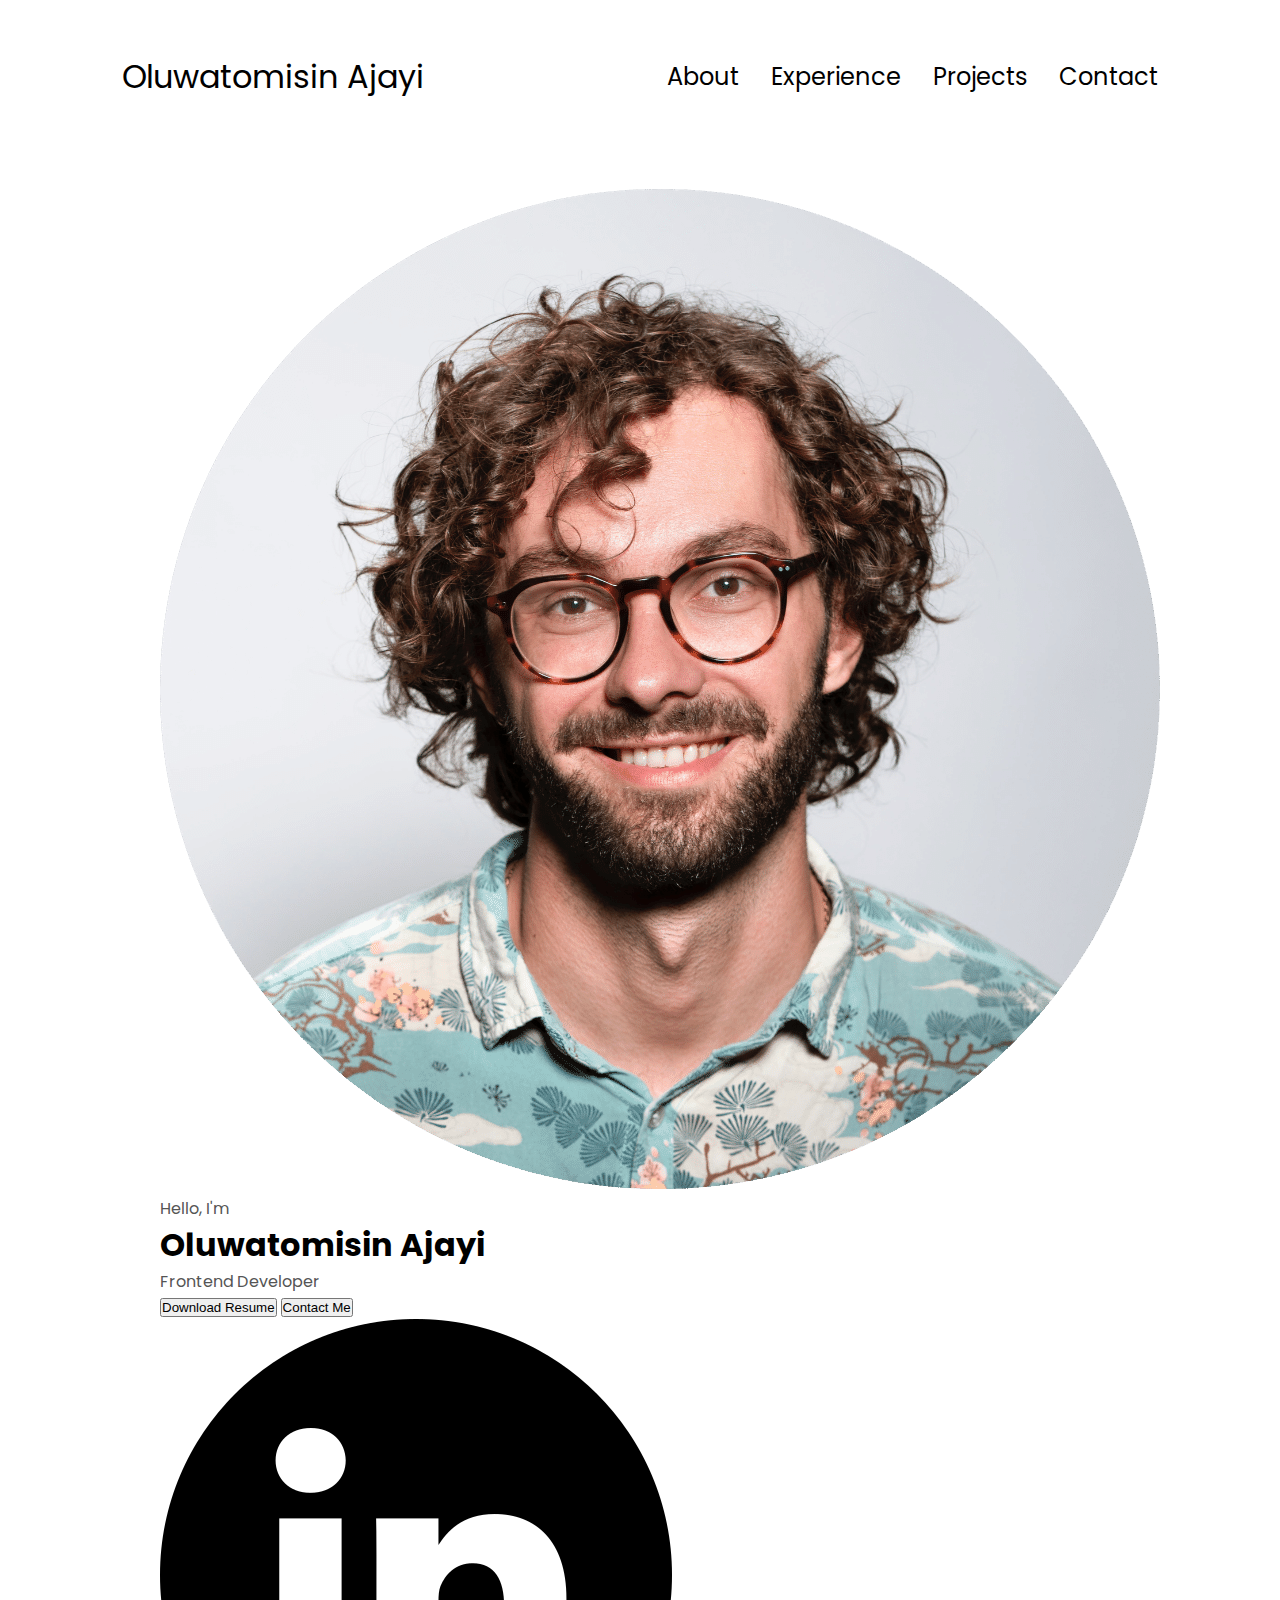
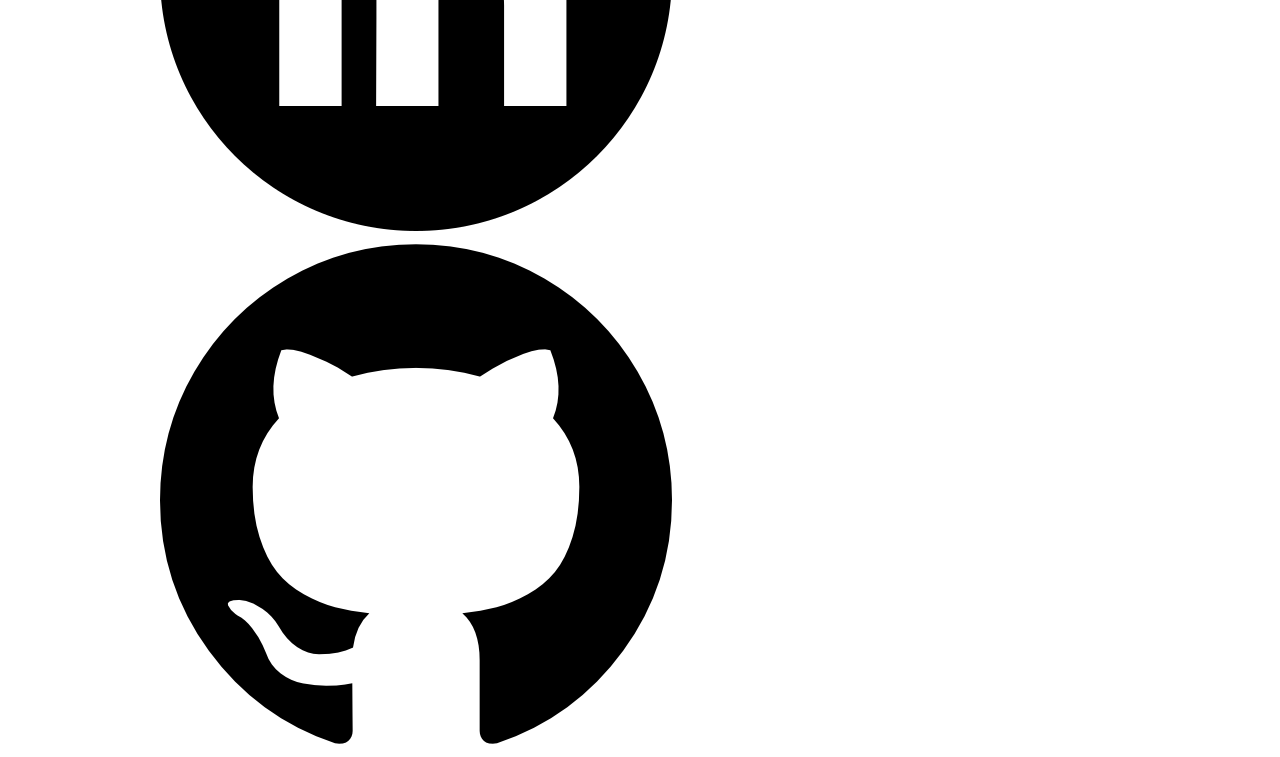
==== index.html @ e730b4d3 "new commit" ====
<!DOCTYPE html>
<html lang="en">
<head>
    <meta charset="UTF-8">
    <meta http-equiv="X-UA-Compatible" content="IE=edge">
    <meta name="viewport" content="width=device-width, initial-scale=1.0">
    <title>Oluwatomisin's portfolio</title>
    <link rel="stylesheet" href="style.css"/>
    <link rel="stylesheet" href="mediaqueries.css"/>
</head>
<body>
  <nav id="desktop-nav">
    <div class="logo"> Oluwatomisin Ajayi</div>
    <div>
      <ul class="nav-links">
        <li><a href="#about"> About</a></li>
        <li><a href="#experience"> Experience</a></li>
        <li><a href="#projects"> Projects</a></li>
        <li><a href="#contact"> Contact</a></li>
       
      </ul>
    </div>
  </nav>

  <nav id="hamburger-nav"> 
    <div class="logo"> Oluwatomisin Ajayi</div>
    <div class="hamburger-menu">
      <div class="hamburger-icon" onclick="toggleMenu()">
        <span></span>
        <span></span>
        <span></span>
      </div>
      <div class="menu-links">
        <li><a href="#about"  onclick="toggleMenu()"> About</a></li>
        <li><a href="#experience"  onclick="toggleMenu()"> Experience</a></li>
        <li><a href="#projects"  onclick="toggleMenu()"> Projects</a></li>
        <li><a href="#contact"  onclick="toggleMenu()"> Contact</a></li>
      </div>
    </div>
  </nav>
  <section id="profile">
    <div class="section__pic-container">
      <img src="./assets/profile-pic.png" alt="">
    </div>
    <div class="section__text">
      <p class="section__text__p1"> Hello, I'm </p>
      <h1 class="title">Oluwatomisin Ajayi</h1>
      <p class="section__text__p2">Frontend Developer</p>
      <div class="btn-container">
        <button class="btn btn-color-2" onclick="window.open('./assets/Oluwatomisin_Ajayi_Resume (2).pdf')">
          Download Resume
        </button>
        <button class="btn btn-color-1" onclick="location.href='#contact'">
          Contact Me
        </button>
      </div>
      <div id="socials-container">
        <img src="./assets/linkedin.png" alt="linkedin profile" 
        class="icon" 
        onclick="location.href='https://www.linkedin.com/in/ajayi-oluwatomisin/'"/>

        <img src="./assets/github.png" alt="github profile" 
        class="icon" 
        onclick="location.href='https://github.com/TomiisinA'"/>
      </div>

    </div>

  </section>

  <script src="script.js"></script>
</body>
</html>
---- style.css ----
/* general style */


  @import url('https://fonts.googleapis.com/css2?family=Poppins:wght@300;400;500;600&display=swap');

*{
  margin : 0;
  padding:0;
}
body{
  font-family: 'Poppins', sans-serif;
}

html{
  scroll-behavior:smooth ;
}

p{
  color: rgb(85, 85, 85);
}

/* transition */
a, .btn {
  transition: all 300ms ease;
}
 /* navigation */
 nav, .nav-links {
  display: flex;
 }

 nav{
  justify-content: space-around;
  align-items: center;
  height: 17vh;
 }

 .nav-links{
  gap:2rem;
  list-style: none;
  font-size: 1.5rem;
 }

 a{
  color: black;
  text-decoration: none;
  text-decoration-color: white;
 }

 a:hover{
  color: grey;
  text-decoration: underline;
  text-underline-offset: 1rem;
 }

 .logo{
  font-size: 2rem;
 }

 .logo:hover{
  cursor: default;
 }

 /* hamburger menu */
 #hamburger-nav{
  display: none;
 }

 .hamburger-menu{
  position: relative;
  display: inline-block;
  
 }

 .hamburger-icon{
  display: flex;
  flex-direction: column;
  justify-content: space-between;
  height: 24px;
  width: 30px;
  cursor: pointer;
 }

 .hamburger-icon span{ 
  width: 100%;
  height: 2px;
  background-color: black;
  transition: all 0.3 ease-in-out;

 }

 .menu-links {
  position:absolute;
  top: 100%;
  right: 0;
  background-color: white;
  width: fit-content;
  max-height: 0;
  overflow: hidden;
  transition: all 0.3 ease-in-out;
 }

 .menu-links a {
  display: block;
  padding:10px;
  text-align: center;
  font-size: 1.5rem;
  color:black;
  text-decoration: none;
  transition:all 0.3 ease-in-out;
 }

 .menu-links li {
  list-style: none;
 }
 .menu-links.open {
  max-height:300px;
 }

 .hamburger-icon.open span:first-child {
  transform: rotate(45deg) translate(10px, 5px);
  
 }

 .hamburger-icon.open span:nth-child(2) {
 opacity: 0;
 }

 .hamburger-icon.open span:last-child {
  transform: rotate(-45deg) translate(10px, -5px);
  
 }

 .hamburger-icon span {
  transform: none;
 }

 .hamburger-icon span {
  opacity: 1;
 }

 .hamburger-icon span {
  transform: none;
 }

 section{
  padding-top: 4vh;
  height:96vh;
  margin:0 10rem;
  box-sizing: border-box;
  min-height: fit-content;
 }
---- mediaqueries.css ----
@media screen and (max-width: 1200px) {
    #desktop-nav{
        display:none;
    }
    #hamburger-nav{
        display:flex;
    }
}
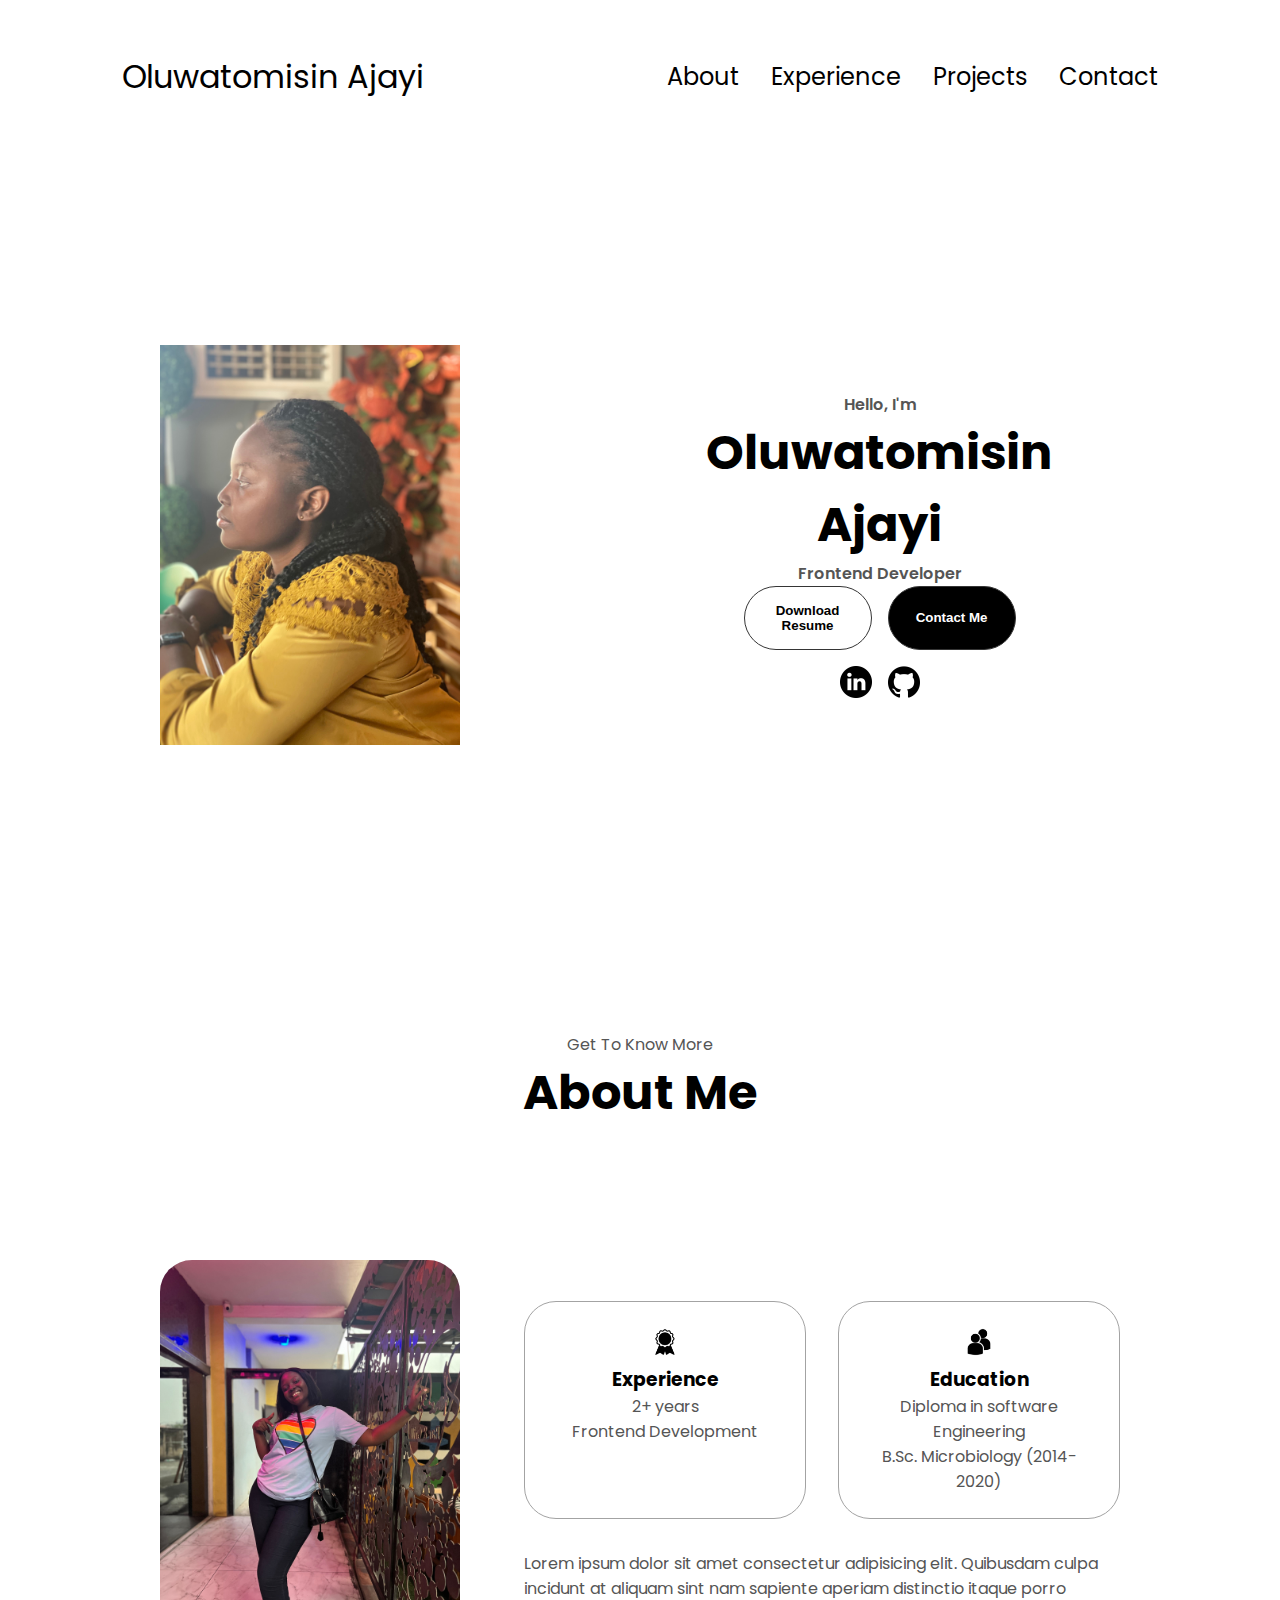
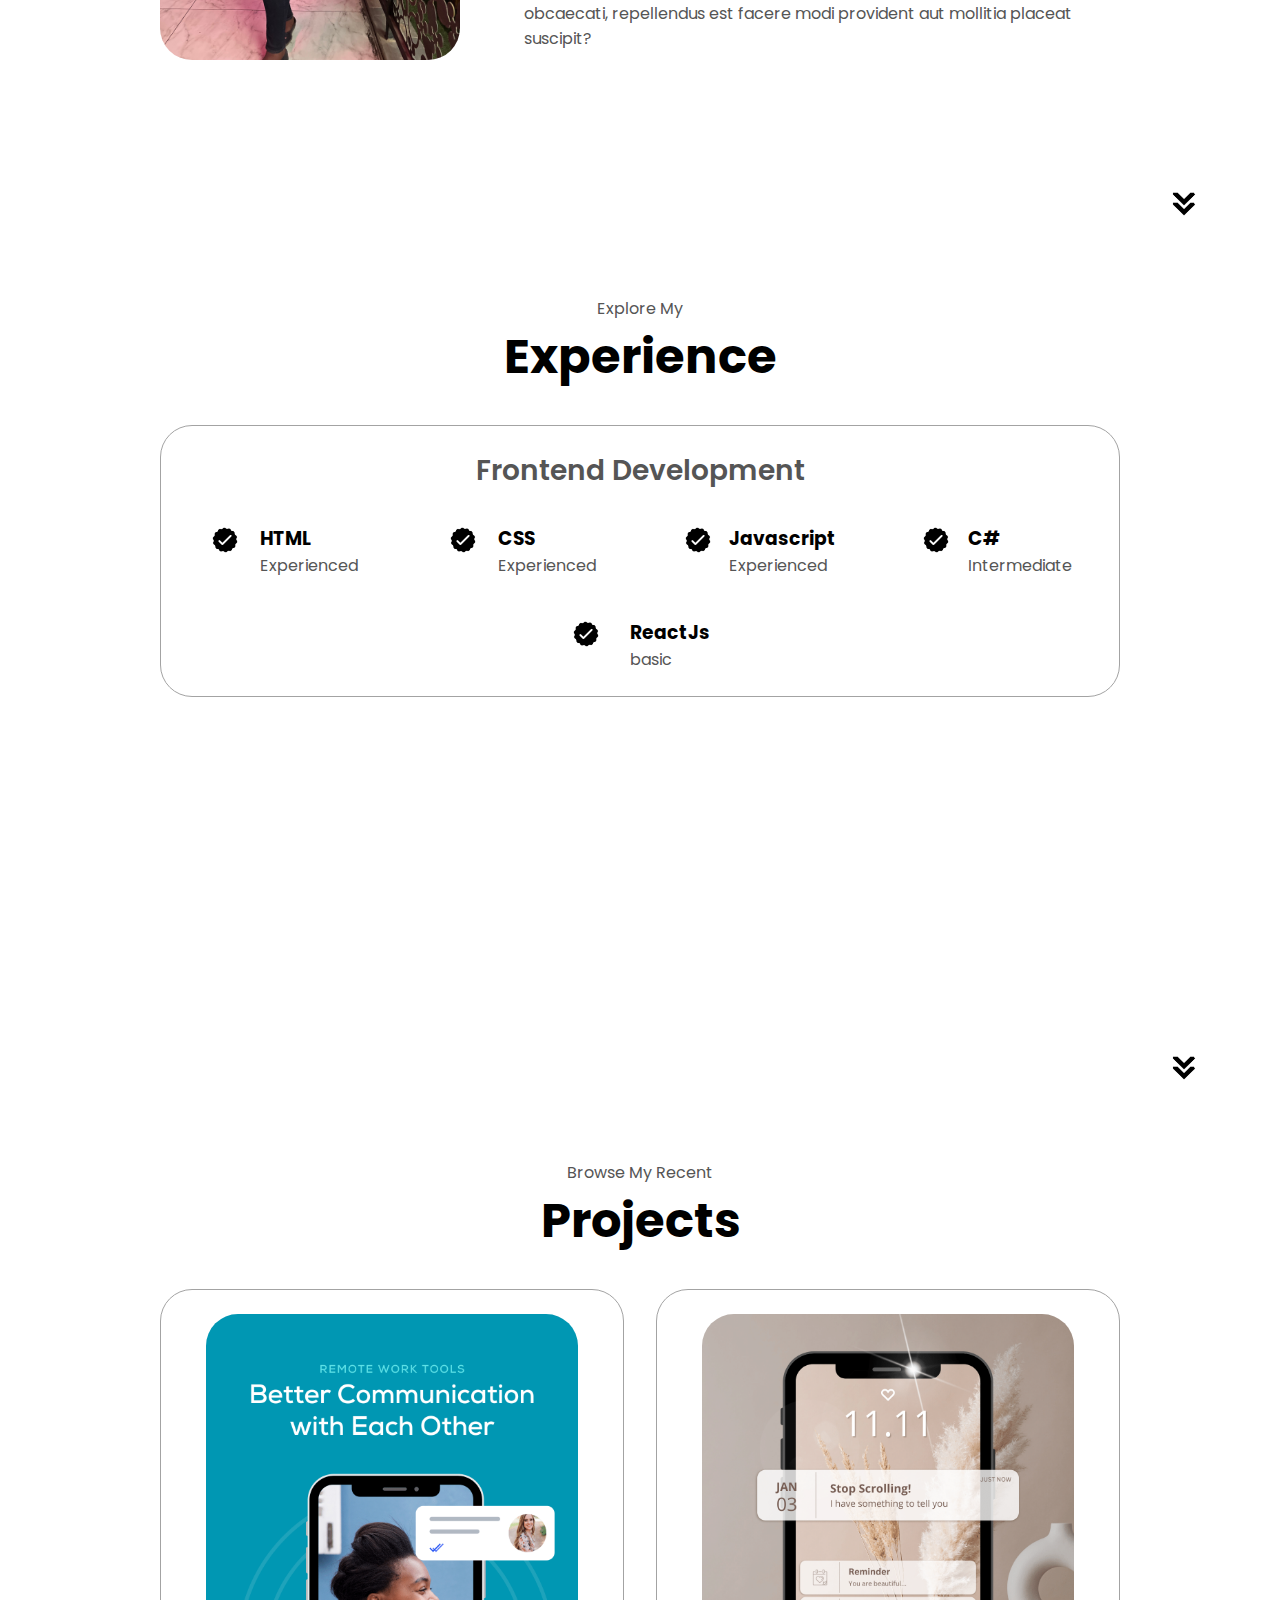
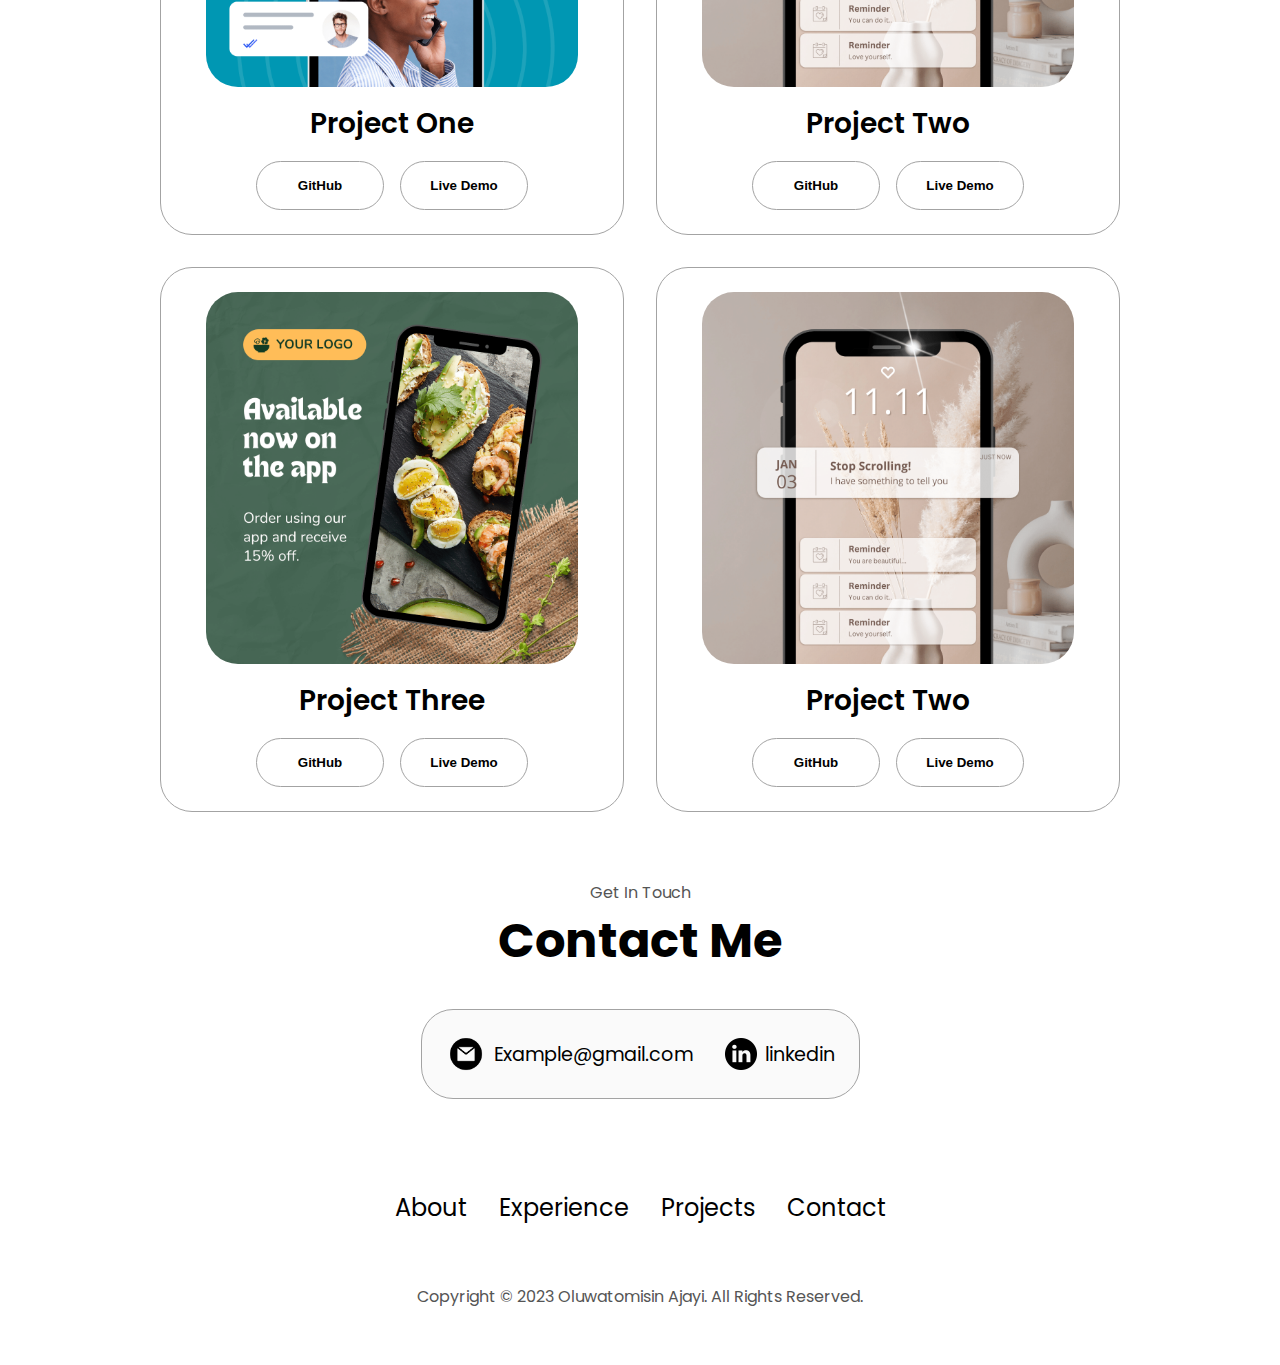
==== commit 177d5e88: "final touches" ====
--- a/index.html
+++ b/index.html
@@ -11,7 +11,7 @@
 <body>
   <nav id="desktop-nav">
     <div class="logo"> Oluwatomisin Ajayi</div>
-    <div>
+    <div class="nav-links-container">
       <ul class="nav-links">
         <li><a href="#about"> About</a></li>
         <li><a href="#experience"> Experience</a></li>
@@ -40,7 +40,7 @@
   </nav>
   <section id="profile">
     <div class="section__pic-container">
-      <img src="./assets/profile-pic.png" alt="">
+      <img src="./assets/1d947e55-be2b-47f6-bd3b-6462b6aecd5d.jpg" alt="">
     </div>
     <div class="section__text">
       <p class="section__text__p1"> Hello, I'm </p>
@@ -67,7 +67,242 @@
     </div>
 
   </section>
-
+<section id="about">
+  <p class="section__text__p1">Get To Know More</p>
+  <h1 class="title"> About Me</h1>
+  <div class="section-container">
+    <div class="section__pic-container">
+      <img 
+      src="./assets/2da02098-7133-406e-ad7f-217d96643ce5.jpg"
+       alt="profile picture"
+        class="about-pic">
+    </div>
+    <div class="about-details-container">
+      <div class="about-containers">
+        <div class="details-container">
+          <img src="./assets/experience.png"
+          alt="experience icon"
+          class="icon">
+          <h3>Experience</h3>
+          <p>2+ years <br> Frontend Development</p>
+        </div>
+        <div class="details-container">
+          <img src="./assets/education.png"
+          alt="education icon"
+          class="icon">
+          <h3>Education</h3>
+          <p>Diploma in software Engineering  <br>
+             B.Sc. Microbiology (2014-2020)</p>
+        </div>
+      </div>
+      <div class="text-container">
+        <p>
+          Lorem ipsum dolor sit amet consectetur adipisicing elit.
+           Quibusdam culpa incidunt at aliquam sint nam sapiente 
+           aperiam distinctio itaque porro obcaecati, repellendus est facere modi provident aut mollitia placeat suscipit?
+        </p>
+
+      </div>
+    </div>
+  </div>
+  <img 
+   src="./assets/arrow.png"
+   class="icon arrow"
+   onclick="location.href='./#experience'"/>
+</section>
+<section id="experience">
+<p class="section__text__p1">Explore My</p>
+<h1 class="title">Experience</h1>
+<div class="experience-details-container">
+  <div class="about-containers">
+    <div class="details-container">
+      <h2 class="experience-sub-title">Frontend Development</h2>
+      <div class="article-container">
+        <article>
+          <img src="./assets/checkmark.png" alt="" class="icon">
+          <div>
+            <h3>HTML</h3>
+            <P>Experienced</P>
+          </div>
+        </article>
+        <article>
+          <img src="./assets/checkmark.png" alt="" class="icon">
+          <div>
+            <h3>CSS</h3>
+            <P>Experienced</P>
+          </div>
+        </article>
+        <article>
+          <img src="./assets/checkmark.png" alt="" class="icon">
+          <div>
+            <h3>Javascript</h3>
+            <P>Experienced</P>
+          </div>
+        </article>
+        <article>
+          <img src="./assets/checkmark.png" alt="" class="icon">
+          <div>
+            <h3>C#</h3>
+            <P>Intermediate</P>
+          </div>
+        </article>
+        <article>
+          <img src="./assets/checkmark.png" alt="" class="icon">
+          <div>
+            <h3>ReactJs</h3>
+            <P>basic</P>
+          </div>
+        </article>
+    </div>
+   
+  </div>
+  </div>
+</div>
+<img 
+   src="./assets/arrow.png"
+   class="icon arrow"
+   onclick="location.href='./#projects'"/>
+</section>
+<section id="projects">
+  <p class="section__text__p1"> Browse My Recent</p>
+  <h1 class="title">Projects</h1>
+  <div class="experience-details-container">
+    <div class="about-containers">
+    <div class="details-container color-container">
+      <div class="article-container">
+        <img 
+          src="./assets/project-1.png" 
+          alt=""
+          class="project-img">
+      </div>
+      <h2 class="experience-sub-title project-title"> Project One</h2>
+      <div class="btn-container">
+        <button 
+        class="btn btn-color-2 project-btn" 
+        onclick="location.href=''">
+        GitHub
+      </button>
+      <button 
+       class="btn btn-color-2 project-btn"
+       onclick="location.href=''"> Live Demo
+      </button>
+      </div>
+
+    </div>
+
+    <div class="details-container color-container">
+      <div class="article-container">
+        <img 
+          src="./assets/project-2.png" 
+          alt=""
+          class="project-img">
+      </div>
+      <h2 class="experience-sub-title project-title"> Project Two</h2>
+      <div class="btn-container">
+        <button 
+        class="btn btn-color-2 project-btn" 
+        onclick="location.href=''">
+        GitHub
+      </button>
+      <button 
+       class="btn btn-color-2 project-btn"
+       onclick="location.href=''"> Live Demo
+      </button>
+      </div>
+
+    </div>
+
+    <div class="details-container color-container">
+      <div class="article-container">
+        <img 
+          src="./assets/project-3.png" 
+          alt=""
+          class="project-img">
+      </div>
+      <h2 class="experience-sub-title project-title"> Project Three</h2>
+      <div class="btn-container">
+        <button 
+        class="btn btn-color-2 project-btn" 
+        onclick="location.href=''">
+        GitHub
+      </button>
+      <button 
+       class="btn btn-color-2 project-btn"
+       onclick="location.href=''"> Live Demo
+      </button>
+      </div>
+
+    
+    </div>
+
+    <div class="details-container color-container">
+      <div class="article-container">
+        <img 
+          src="./assets/project-2.png" 
+          alt=""
+          class="project-img">
+      </div>
+      <h2 class="experience-sub-title project-title"> Project Two</h2>
+      <div class="btn-container">
+        <button 
+        class="btn btn-color-2 project-btn" 
+        onclick="location.href=''">
+        GitHub
+      </button>
+      <button 
+       class="btn btn-color-2 project-btn"
+       onclick="location.href=''"> Live Demo
+      </button>
+      </div>
+
+    </div>
+  </div>
+  </div>
+  <!-- <img 
+  src="./assets/arrow.png"
+  class="icon arrow"
+  onclick="location.href='./#project'"/> -->
+</section>
+<section id="contact">
+  <p class="section__text__p1">Get In Touch</p>
+  <h1 class="title">Contact Me</h1>
+  <div class="contact-info-upper-container">
+    <div class="contact-info-container">
+      <img 
+      src="./assets/email.png"
+      alt=""
+      class="icon contact-icon email-icon">
+      <p><a href="mailto:examplemail@gmail.com">Example@gmail.com</a></p>
+
+    </div>
+
+    <div class="contact-info-container">
+      <img 
+      src="./assets/linkedin.png"
+      alt=""
+      class="icon contact-icon">
+      <p><a href="https://www.linkedin.com/in/ajayi-oluwatomisin/">linkedin</a></p>
+
+    </div>
+  </div>
+
+</section>
+
+<footer>
+  <nav>
+    <div class="nav-links-container">
+      <ul class="nav-links">
+        <li><a href="#about"> About</a></li>
+        <li><a href="#experience"> Experience</a></li>
+        <li><a href="#projects"> Projects</a></li>
+        <li><a href="#contact"> Contact</a></li>
+       
+      </ul>
+    </div>
+
+  </nav>
+  <p>Copyright &#169; 2023 Oluwatomisin Ajayi. All Rights Reserved.</p>
+</footer>
   <script src="script.js"></script>
 </body>
 </html>--- a/style.css
+++ b/style.css
@@ -150,4 +150,265 @@
   min-height: fit-content;
  }
 
- + .section-container{
+  display:flex;
+ }
+
+ #profile {
+  display:flex;
+  justify-content: center;
+  gap: 5rem;
+  height: 80vh;
+ }
+
+ .section__pic-container{
+  display:flex;
+  height:400px;
+  width:400px;
+  margin:auto 0;
+ }
+
+ .section__text{
+  align-self:center;
+  text-align:center;
+ }
+
+ .section__text p{
+  font-weight: 600;
+ }
+ 
+ .section__text__p1{
+  text-align:center;
+ }
+
+ .section-_text__p2{
+  font-size: 1.75rem;
+  margin-bottom: 1rem;
+ }
+
+ .title{
+  font-size: 3rem;
+  text-align: center;
+ }
+
+ #socials-container{
+  display:flex;
+  justify-content: center;
+  margin-top: 1rem;
+  gap:1rem;
+ }
+
+ .icon {
+  cursor: pointer;
+  height: 2rem;
+ }
+
+ .btn-container{
+  display:flex;
+  justify-content: center;
+  gap: 1rem;
+ }
+
+ .btn{
+  font-weight:600;
+  transition: all 300ms ease;
+  padding:1rem;
+  width:8rem;
+  border-radius: 2rem;
+ }
+
+ .btn-color-1:hover,
+  .btn-color-2:hover{
+  cursor: pointer;
+
+ }
+
+ .btn-color-1, 
+ .btn-color-2 { 
+  border:rgb(53, 53, 53) 0.1rem solid;
+
+ }
+
+ .btn-color-1,
+  .btn-color-2:hover{
+  background:black;
+  color:white;
+
+ }
+
+ .btn-color-1:hover{
+  background: black;
+ }
+
+ .btn-color-2{
+  background: none;
+ }
+ 
+ .btn-color-2:hover {
+  border: rgb(255, 255, 255) 0.1rem solid;
+ }
+
+ .btn-container{
+  gap:1rem;
+ }
+
+ /* about*/
+ #about{
+  position: relative;
+ }
+
+ .about-containers{
+  gap:2rem;
+  margin-bottom:2rem;
+  margin-top:2rem;
+ }
+
+ .about-details-container{
+  justify-content:center;
+  flex-direction: column;
+ }
+
+ .about-containers, .about-details-container{
+  display:flex;
+ }
+
+ .about-pic{
+  border-radius: 2rem;
+ }
+
+ .arrow{
+  position:absolute;
+  right: -5rem;
+  bottom:2.5rem;
+ }
+
+ .details-container{
+  padding:1.5rem;
+  flex:1;
+  background: white;
+  border-radius: 2rem;
+  border: rgb(53,53,53) 0.1rem solid;
+  border-color: rgb(163, 163, 163);
+  text-align: center ;
+ }
+
+ .section-container{
+  gap:4rem;
+  height : 80%;
+ }
+
+ .section__pic-container{
+  height:400px;
+  width:400px;
+  margin: auto 0;
+ }
+
+ #experience{
+  position: relative;
+ }
+
+ .experience-sub-title{
+  color:rgb(85,85,85);
+  font-weight:600;
+  font-size:1.75rem;
+  margin-bottom: 2rem;
+ }
+
+ .experience-details-container{
+  display:flex;
+  justify-content: center;
+  flex-direction: column;
+ }
+
+ .article-container{
+  display:flex;
+  text-align: initial;
+  flex-wrap: wrap ;
+  flex-direction: row;
+  gap:2.5rem;
+  justify-content: space-around;;
+ }
+ 
+ article{
+  display: flex;
+  width: 10rem;
+  justify-content: space-around;
+  gap:0.5rem;
+ }
+
+ article.icon {
+  cursor: default;
+ }
+
+ #project{
+  position: relative;
+ }
+
+.color-container {
+  border-color: rgb(163, 163, 163);
+  background: rgb(255, 255, 255);
+}
+
+.project-img{
+  border-radius: 2rem;
+  width:90%;
+  height:90%;
+}
+
+.project-title{
+  margin:1rem;
+  color:black
+}
+
+.project-btn{
+  color: black;
+  border-color: rgb(163, 163, 163);
+}
+
+#contact{
+  display:flex;
+  justify-content: center;
+ flex-direction: column;
+ height: 70vh;
+}
+
+.contact-info-upper-container{
+  display: flex;
+  justify-content: center;
+  border-radius: 2rem;
+  border: rgb(53, 53, 53) 0.1rem solid;
+  border-color: rgb(163, 163, 163);
+  background: rgb(250, 250, 250);
+  margin: 2rem auto;
+  padding:0.5rem;
+}
+
+.contact-info-container{
+  display: flex;
+  align-items: center;
+  justify-content: center;
+  gap: 0.5rem;
+  margin:1rem;
+}
+
+.contact-info-container p{
+  font-size: larger;
+}
+
+.contact-icon{
+  cursor:default;
+  height: 2rem;
+}
+
+.email-icon{
+  height:2.5rem
+}
+
+footer{
+  height: 26vh;
+  margin: 0 1rem;
+}
+
+footer p{
+  text-align: center;
+}--- a/mediaqueries.css
+++ b/mediaqueries.css
@@ -1,3 +1,18 @@
+
+@media screen and (max-width: 1400px) {
+    #profile{
+       height:83vh;
+       margin-bottom: 6rem;
+    }
+    .about-containers{
+       flex-wrap: wrap;
+    }
+
+    #contact,#projects {
+        height: fit-content;
+    }
+}
+
 @media screen and (max-width: 1200px) {
     #desktop-nav{
         display:none;
@@ -5,4 +20,98 @@
     #hamburger-nav{
         display:flex;
     }
+    #experience,
+    .experience-details-container {
+        margin-top: 2rem;
+    }
+    #profile,
+     .section-container {
+        display: block;
+    }
+    .arrow{
+        display: none;
+    }
+
+    section, .section-container{
+        height: fit-content;
+    }
+
+    section{
+        margin: 0 5%;
+    }
+
+    .section__pic-container {
+        width:275px;
+        height:275px;
+        margin: 0 auto 2rem;
+    }
+
+    .about-containers{
+        margin-top:0;
+    }
+}
+@media screen  and (max-width: 600px){
+    #contact, footer{
+        height:40vh;
+    }
+    #profile {
+        height:83vh;
+        margin-bottom: 0;
+    }
+    article {
+        font-size: 1rem;
+    }
+
+    footer nav {
+        height: fit-content;
+        margin-bottom: 2rem;
+    }
+
+    .about-containers, 
+    .contact-info-upper-container,
+    .btn-container {
+        flex-wrap: wrap;
+    }
+
+    .contact-info-container {
+        margin: 0;
+    }
+
+    .contact-info-container p,
+     .nav-links li a {
+        font-size: 1rem;
+
+    }
+    .experience-sub-title {
+        font-size: 1.25rem;
+    }
+
+    .logo {
+        font-size: 1.5rem;
+    }
+    .nav-links {
+        flex-direction: column;
+        gap:0.5rem;
+        text-align:center;
+    }
+
+    .section__pic-container {
+        width : auto;
+        height:46vw;
+        justify-content: center;
+    }
+    .section__text__p2 {
+        font-size:1.25rem;
+    }
+
+    .title {
+        font-size: 2rem;
+    }
+
+    .text-container {
+        text-align: justify;
+    }
+
+    
+    
 }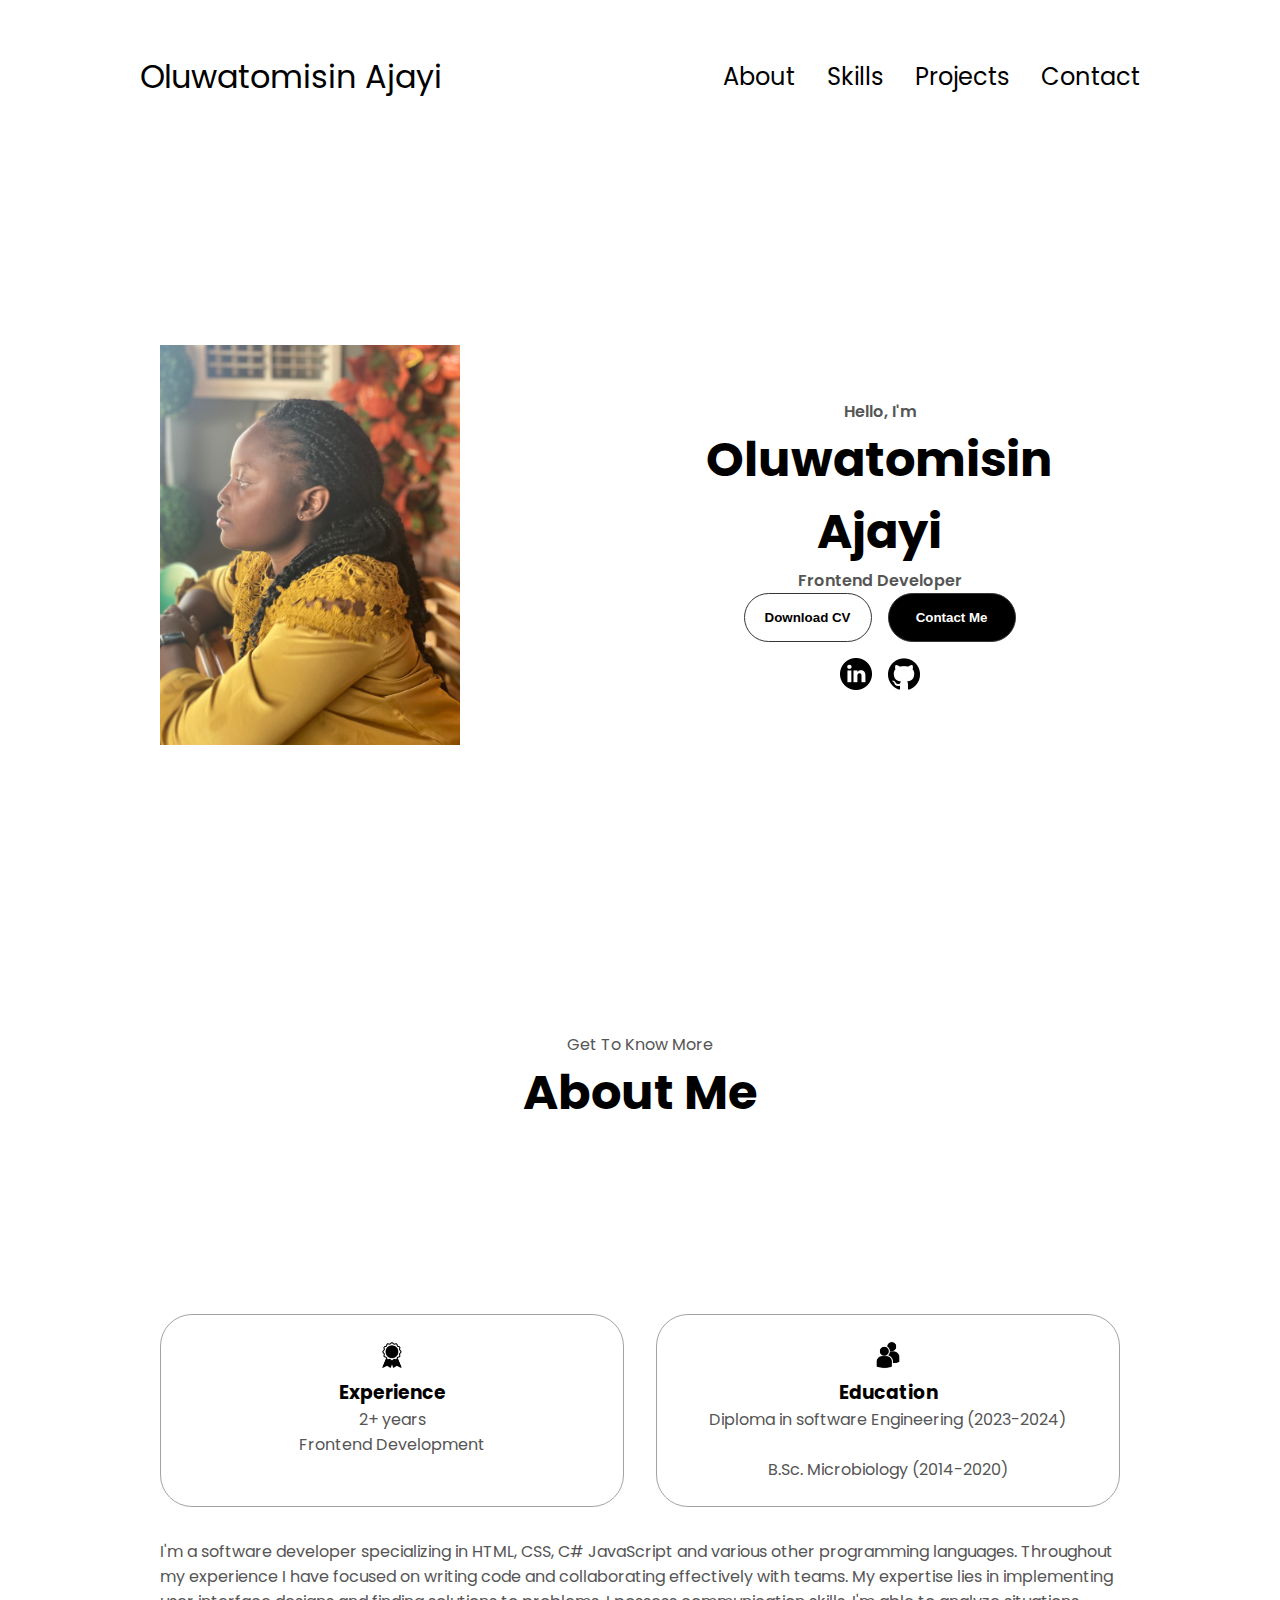
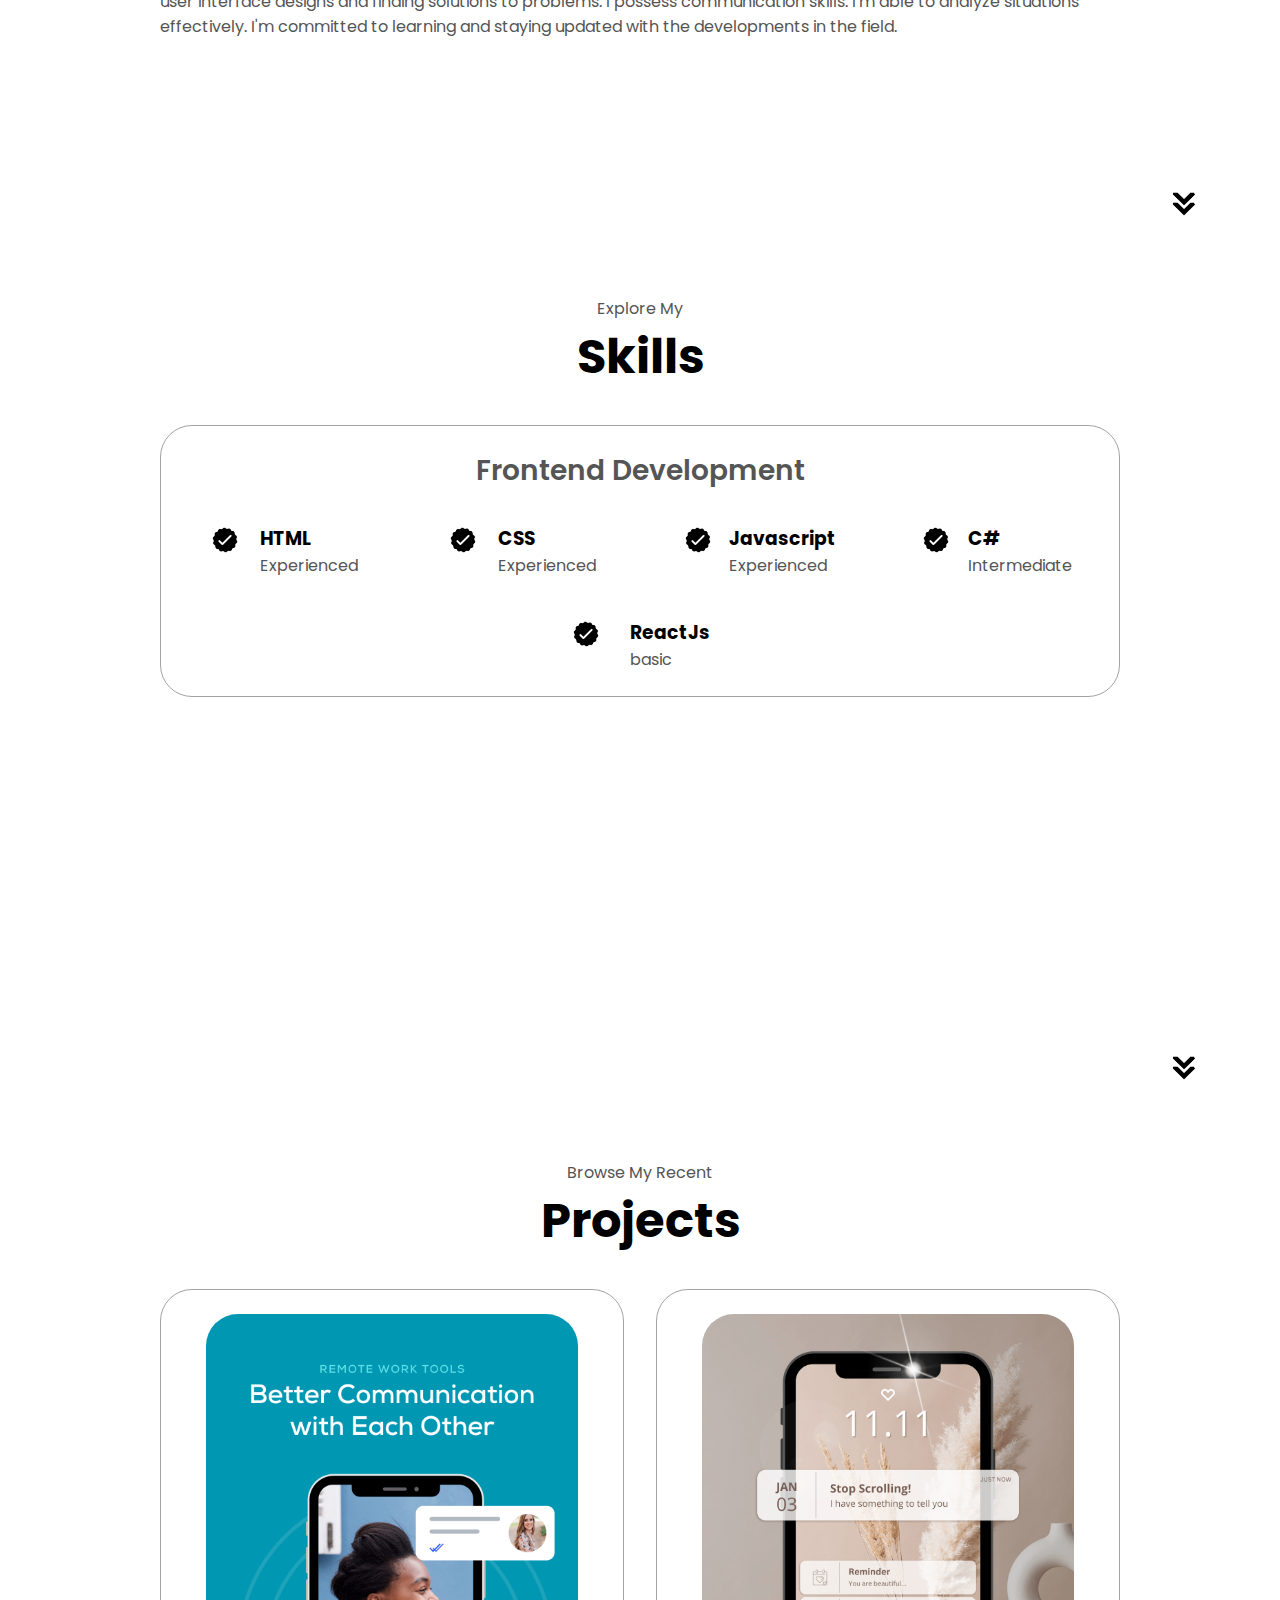
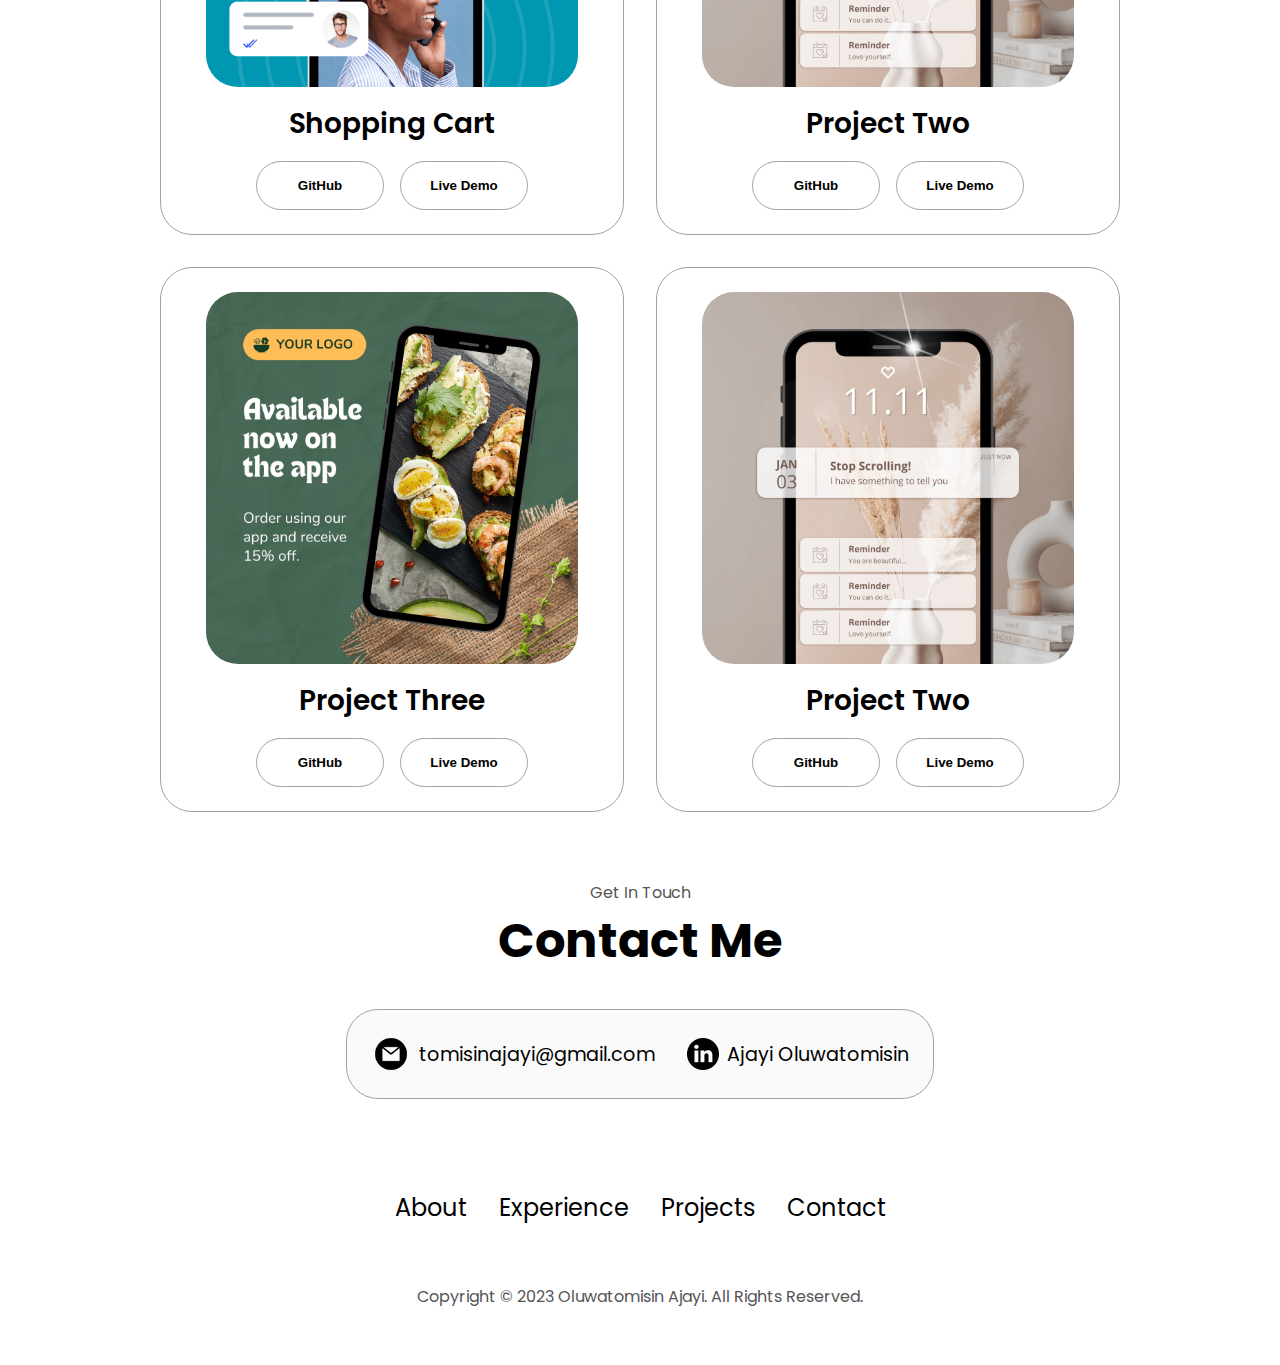
==== commit 2870ce32: "Removed  picture on the profile section." ====
--- a/index.html
+++ b/index.html
@@ -14,7 +14,7 @@
     <div class="nav-links-container">
       <ul class="nav-links">
         <li><a href="#about"> About</a></li>
-        <li><a href="#experience"> Experience</a></li>
+        <li><a href="#experience"> Skills</a></li>
         <li><a href="#projects"> Projects</a></li>
         <li><a href="#contact"> Contact</a></li>
        
@@ -48,7 +48,7 @@
       <p class="section__text__p2">Frontend Developer</p>
       <div class="btn-container">
         <button class="btn btn-color-2" onclick="window.open('./assets/Oluwatomisin_Ajayi_Resume (2).pdf')">
-          Download Resume
+          Download CV
         </button>
         <button class="btn btn-color-1" onclick="location.href='#contact'">
           Contact Me
@@ -71,12 +71,12 @@
   <p class="section__text__p1">Get To Know More</p>
   <h1 class="title"> About Me</h1>
   <div class="section-container">
-    <div class="section__pic-container">
+    <!-- <div class="section__pic-container">
       <img 
       src="./assets/2da02098-7133-406e-ad7f-217d96643ce5.jpg"
        alt="profile picture"
         class="about-pic">
-    </div>
+    </div> -->
     <div class="about-details-container">
       <div class="about-containers">
         <div class="details-container">
@@ -91,15 +91,19 @@
           alt="education icon"
           class="icon">
           <h3>Education</h3>
-          <p>Diploma in software Engineering  <br>
+          <p>Diploma in software Engineering (2023-2024) <br> <br>
              B.Sc. Microbiology (2014-2020)</p>
         </div>
       </div>
       <div class="text-container">
         <p>
-          Lorem ipsum dolor sit amet consectetur adipisicing elit.
-           Quibusdam culpa incidunt at aliquam sint nam sapiente 
-           aperiam distinctio itaque porro obcaecati, repellendus est facere modi provident aut mollitia placeat suscipit?
+          I'm a software developer specializing in HTML, CSS, C# JavaScript and various other
+programming languages. Throughout my experience I have focused on writing code and
+collaborating effectively with teams. My expertise lies in implementing user interface designs
+and finding solutions to problems. I possess communication skills. I'm able to analyze
+situations effectively. I'm committed to learning and staying updated with the developments in
+the field.
+
         </p>
 
       </div>
@@ -112,7 +116,7 @@
 </section>
 <section id="experience">
 <p class="section__text__p1">Explore My</p>
-<h1 class="title">Experience</h1>
+<h1 class="title">Skills</h1>
 <div class="experience-details-container">
   <div class="about-containers">
     <div class="details-container">
@@ -175,7 +179,7 @@
           alt=""
           class="project-img">
       </div>
-      <h2 class="experience-sub-title project-title"> Project One</h2>
+      <h2 class="experience-sub-title project-title"> Shopping Cart</h2>
       <div class="btn-container">
         <button 
         class="btn btn-color-2 project-btn" 
@@ -272,7 +276,7 @@
       src="./assets/email.png"
       alt=""
       class="icon contact-icon email-icon">
-      <p><a href="mailto:examplemail@gmail.com">Example@gmail.com</a></p>
+      <p><a href="mailto:examplemail@gmail.com">tomisinajayi@gmail.com</a></p>
 
     </div>
 
@@ -281,7 +285,7 @@
       src="./assets/linkedin.png"
       alt=""
       class="icon contact-icon">
-      <p><a href="https://www.linkedin.com/in/ajayi-oluwatomisin/">linkedin</a></p>
+      <p><a href="https://www.linkedin.com/in/ajayi-oluwatomisin/">Ajayi Oluwatomisin</a></p>
 
     </div>
   </div>
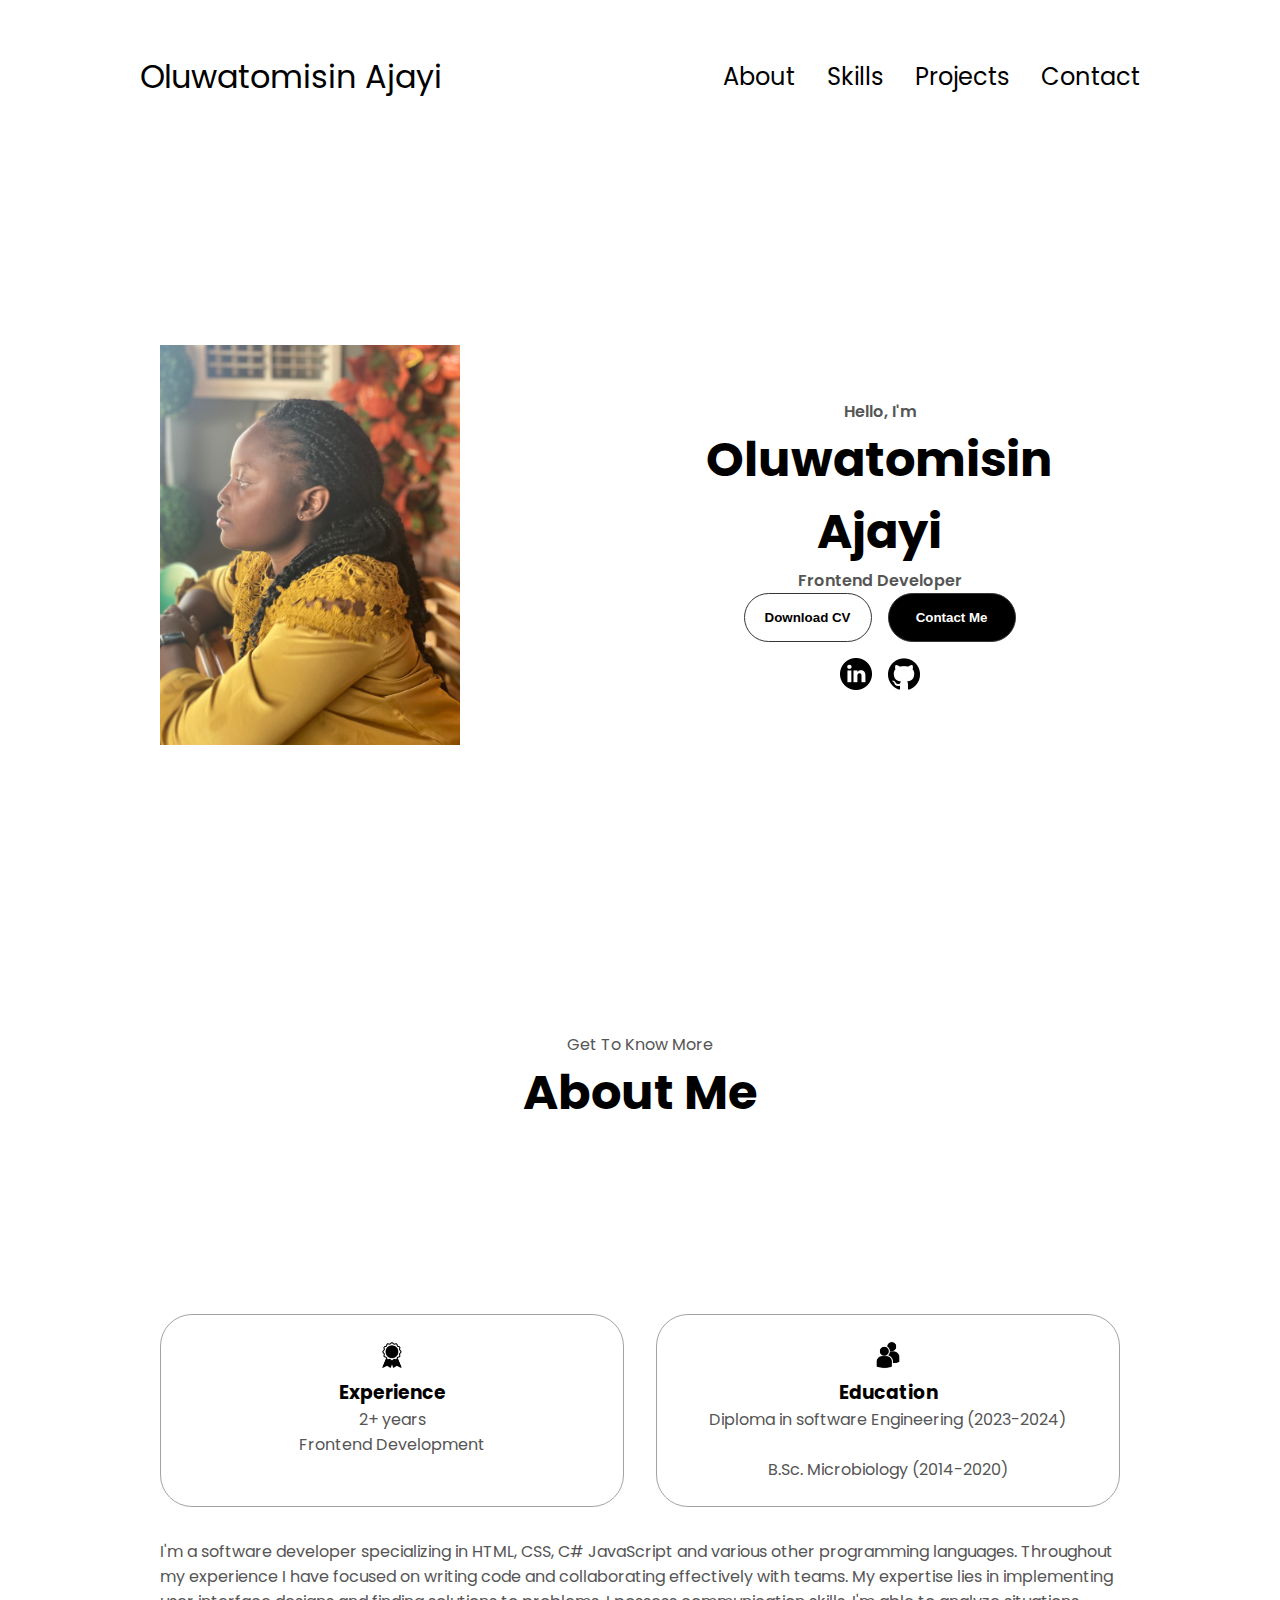
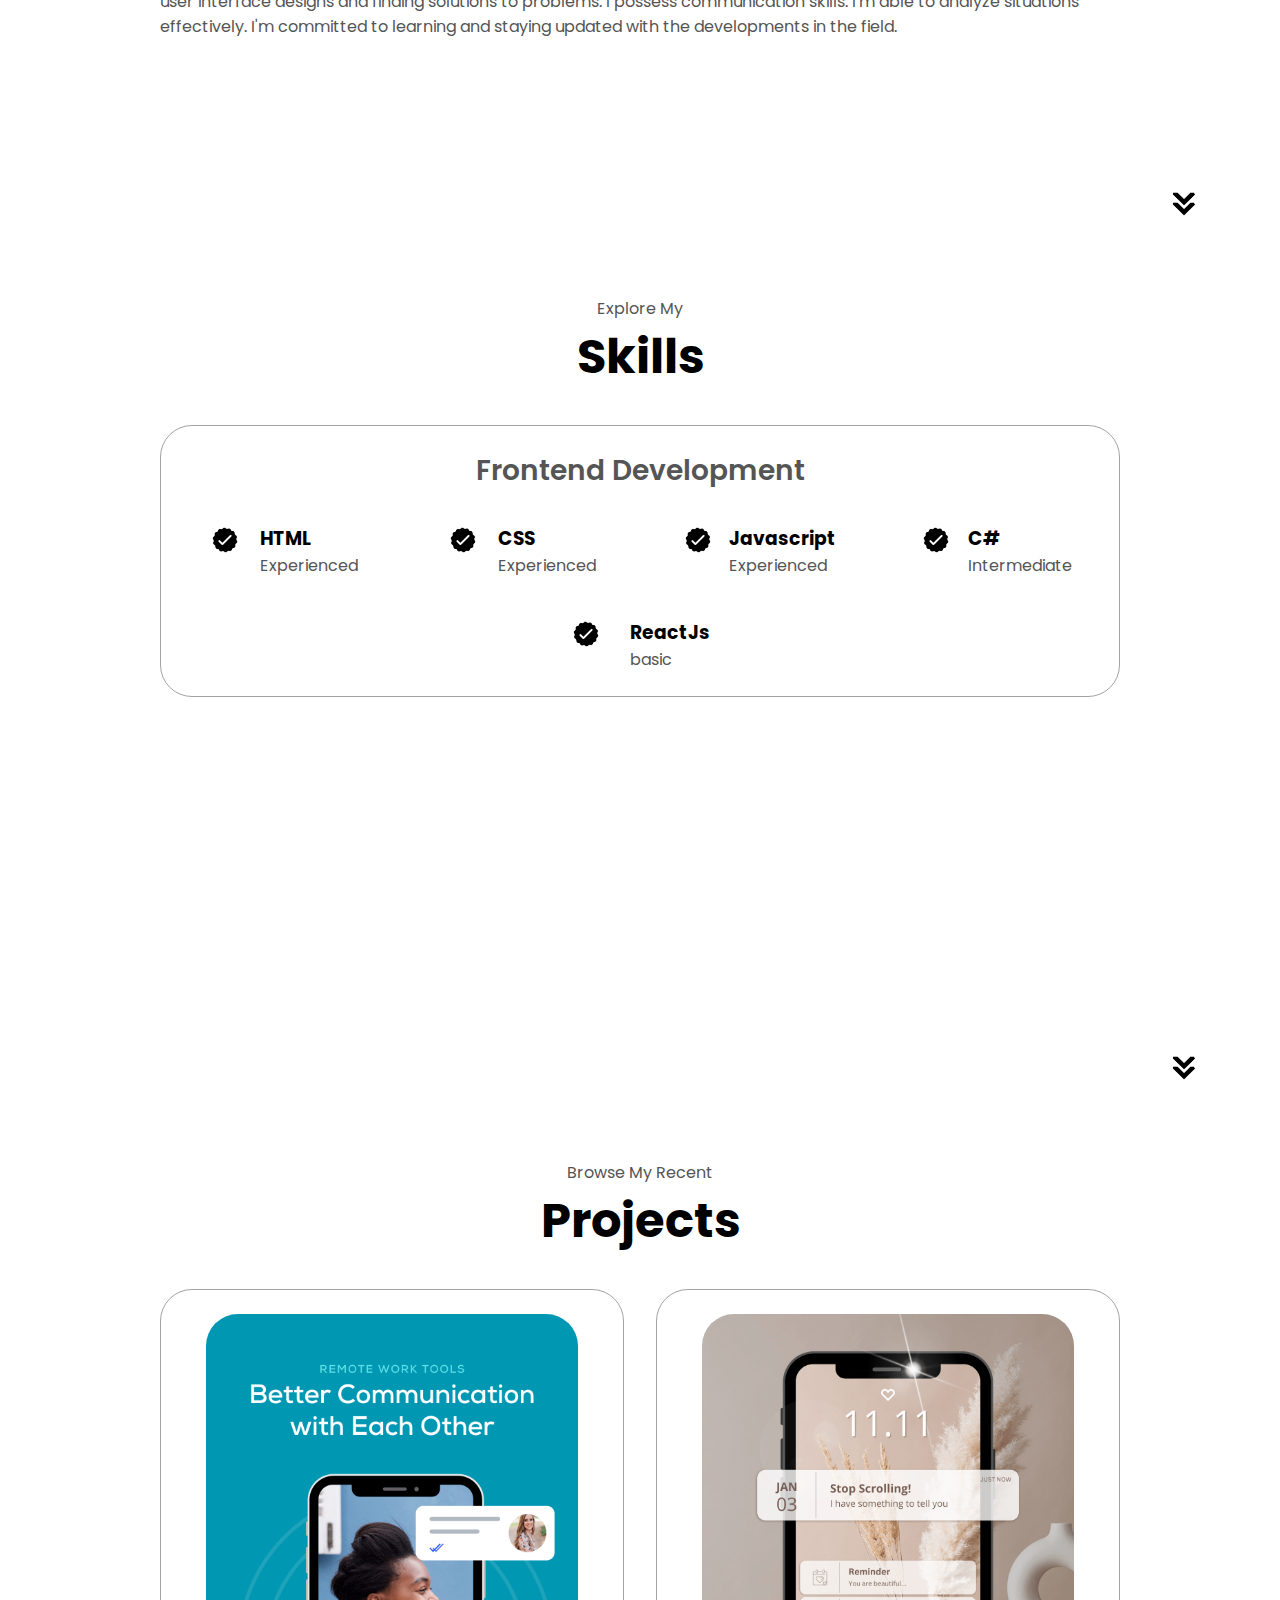
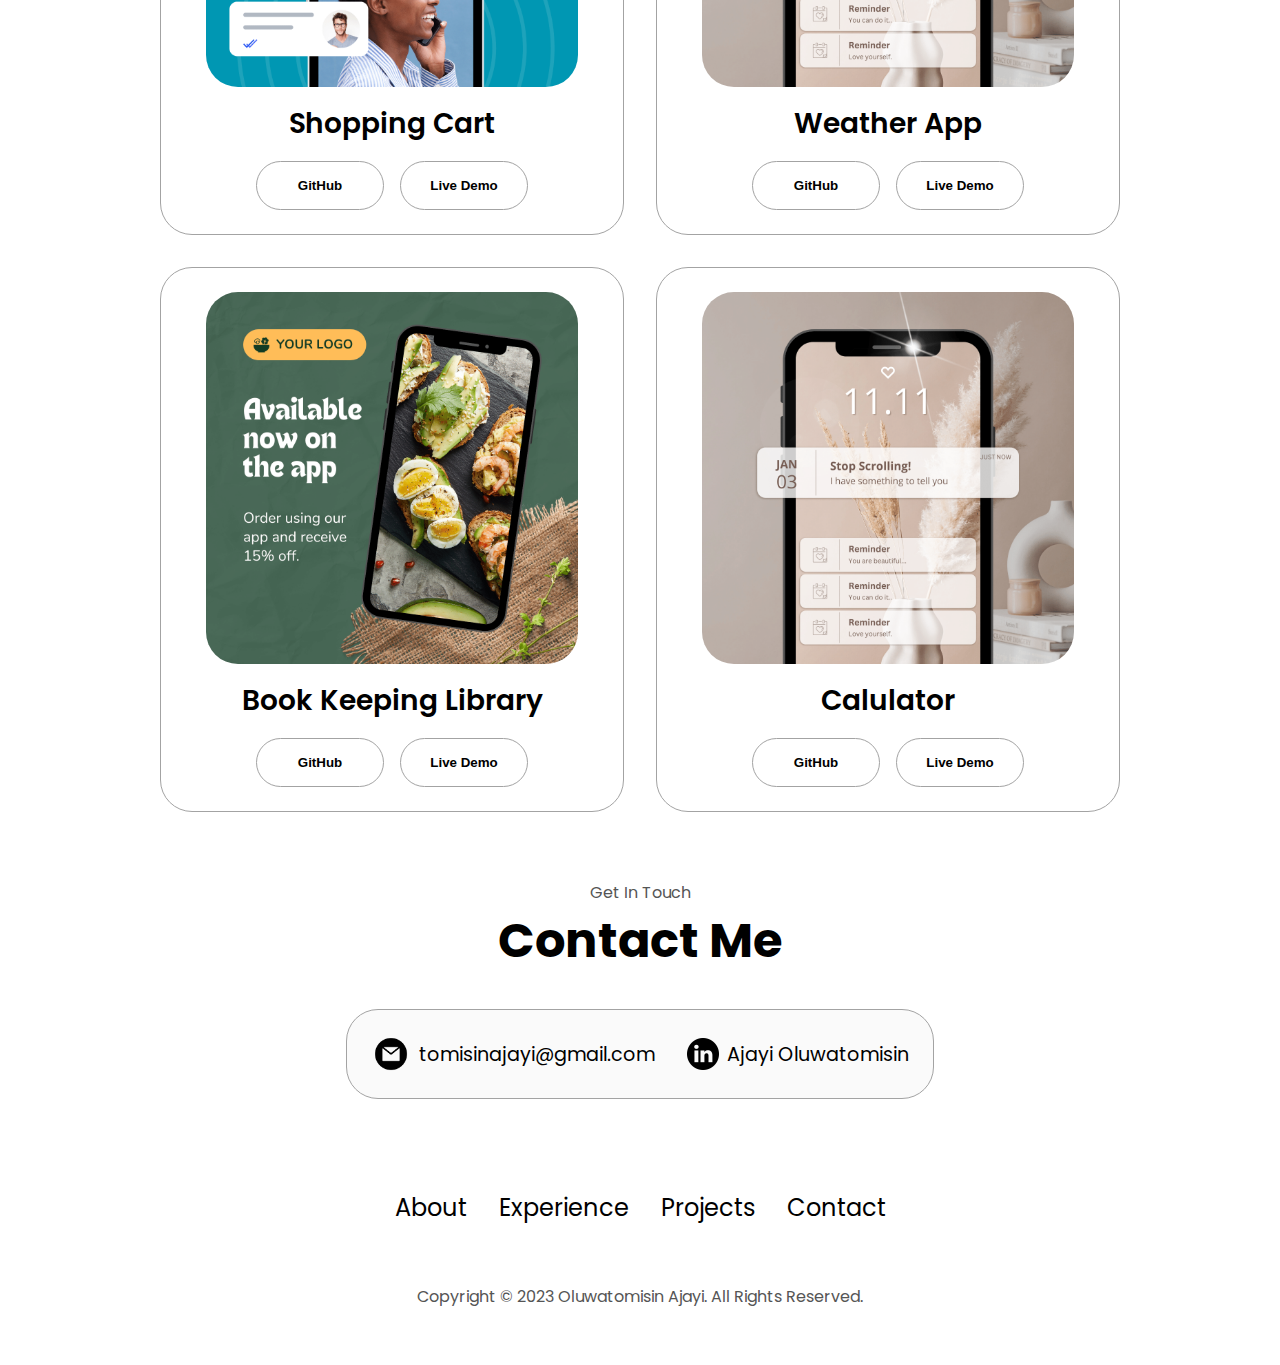
==== commit 43e77fa0: "Made changes to about section" ====
--- a/index.html
+++ b/index.html
@@ -47,7 +47,7 @@
       <h1 class="title">Oluwatomisin Ajayi</h1>
       <p class="section__text__p2">Frontend Developer</p>
       <div class="btn-container">
-        <button class="btn btn-color-2" onclick="window.open('./assets/Oluwatomisin_Ajayi_Resume (2).pdf')">
+        <button class="btn btn-color-2" onclick="window.open('./assets/Oluwatomisin_Ajayi_Resume2024.pdf')">
           Download CV
         </button>
         <button class="btn btn-color-1" onclick="location.href='#contact'">
@@ -201,7 +201,7 @@
           alt=""
           class="project-img">
       </div>
-      <h2 class="experience-sub-title project-title"> Project Two</h2>
+      <h2 class="experience-sub-title project-title"> Weather App</h2>
       <div class="btn-container">
         <button 
         class="btn btn-color-2 project-btn" 
@@ -223,7 +223,7 @@
           alt=""
           class="project-img">
       </div>
-      <h2 class="experience-sub-title project-title"> Project Three</h2>
+      <h2 class="experience-sub-title project-title"> Book Keeping Library</h2>
       <div class="btn-container">
         <button 
         class="btn btn-color-2 project-btn" 
@@ -246,7 +246,7 @@
           alt=""
           class="project-img">
       </div>
-      <h2 class="experience-sub-title project-title"> Project Two</h2>
+      <h2 class="experience-sub-title project-title"> Calulator</h2>
       <div class="btn-container">
         <button 
         class="btn btn-color-2 project-btn" 
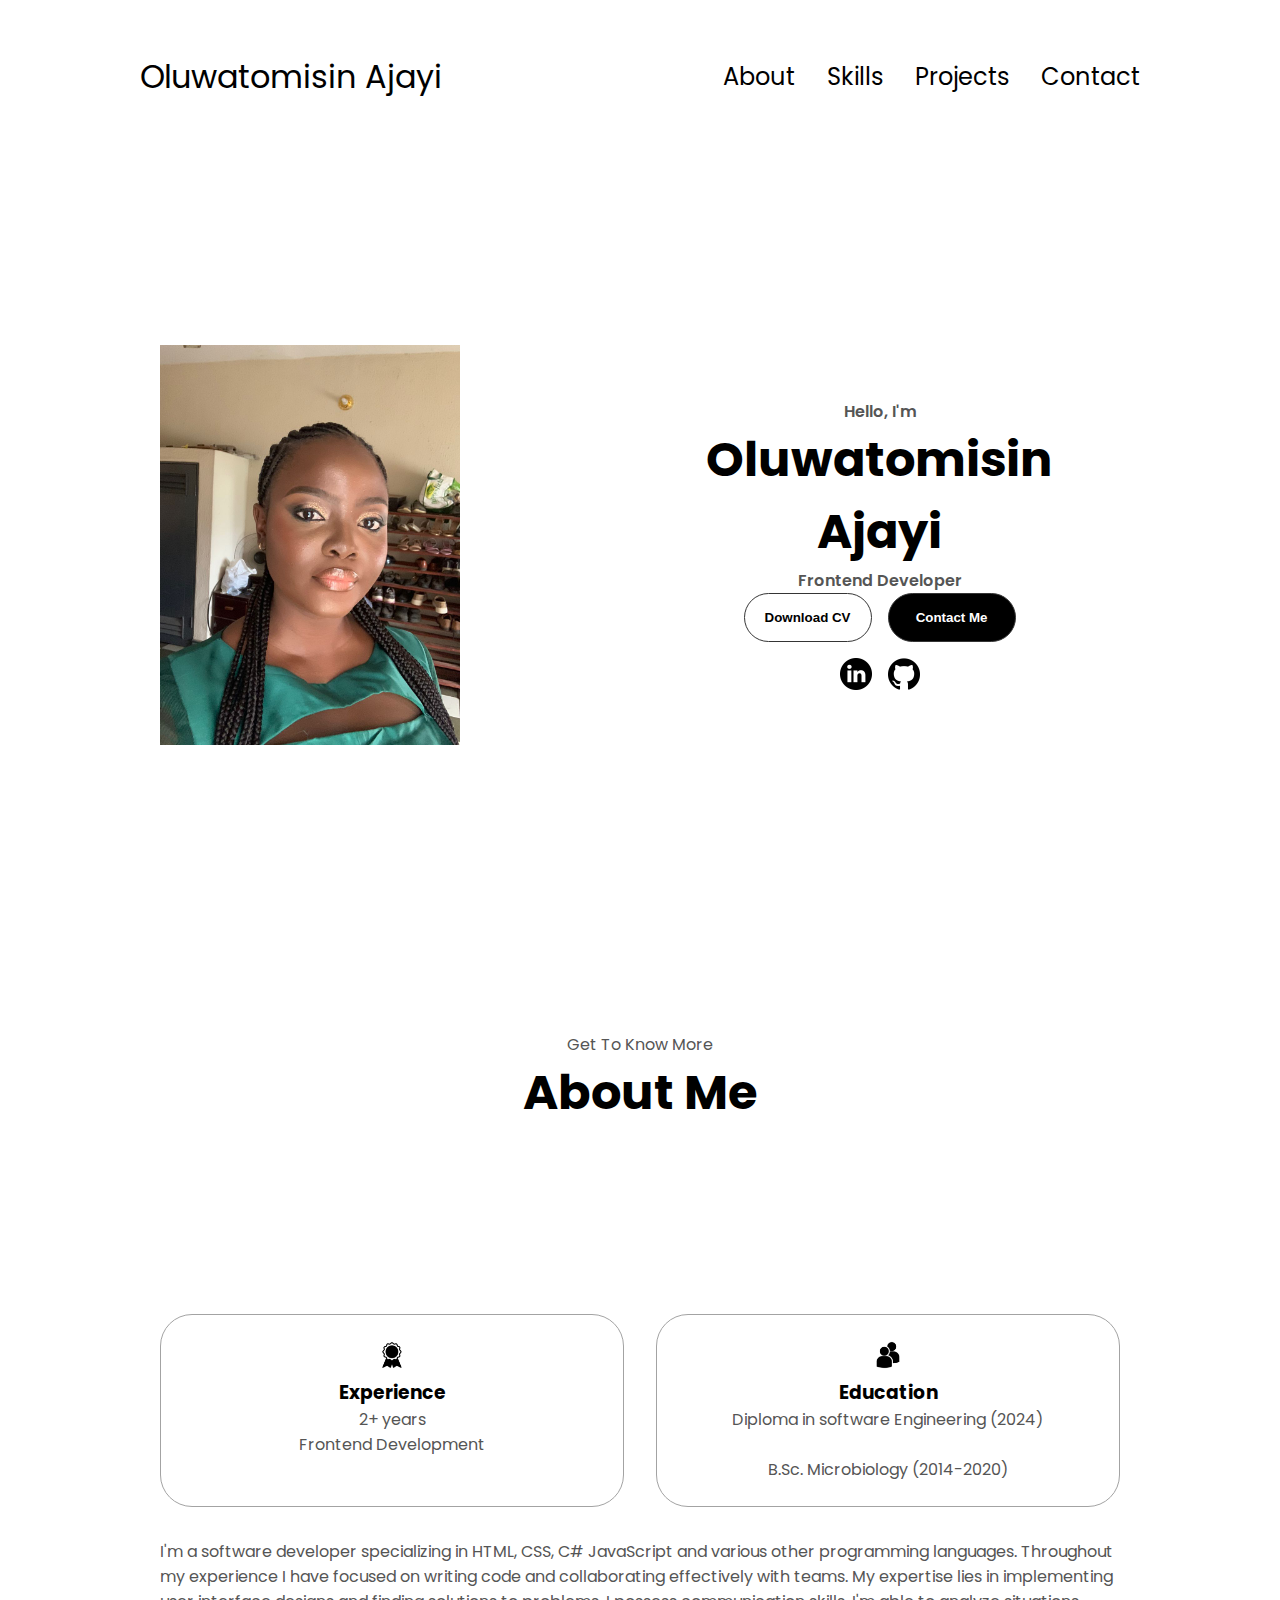
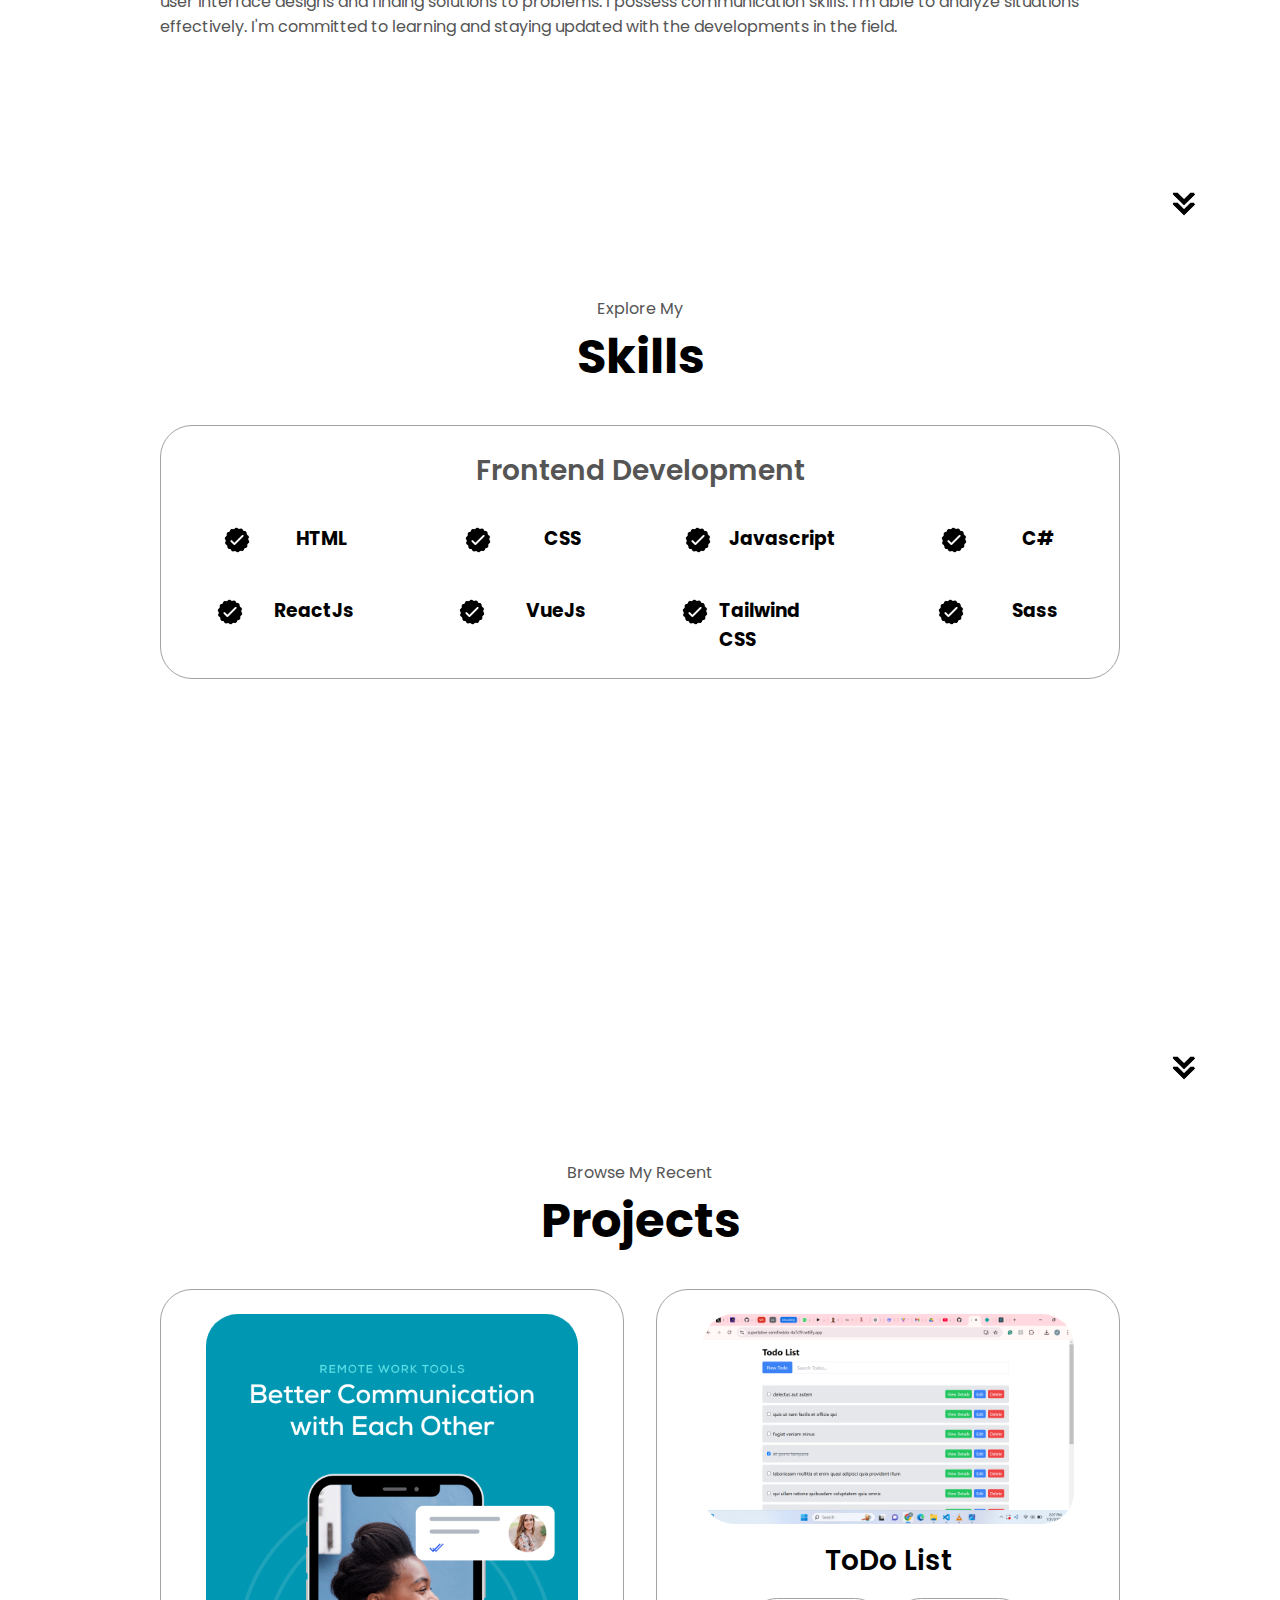
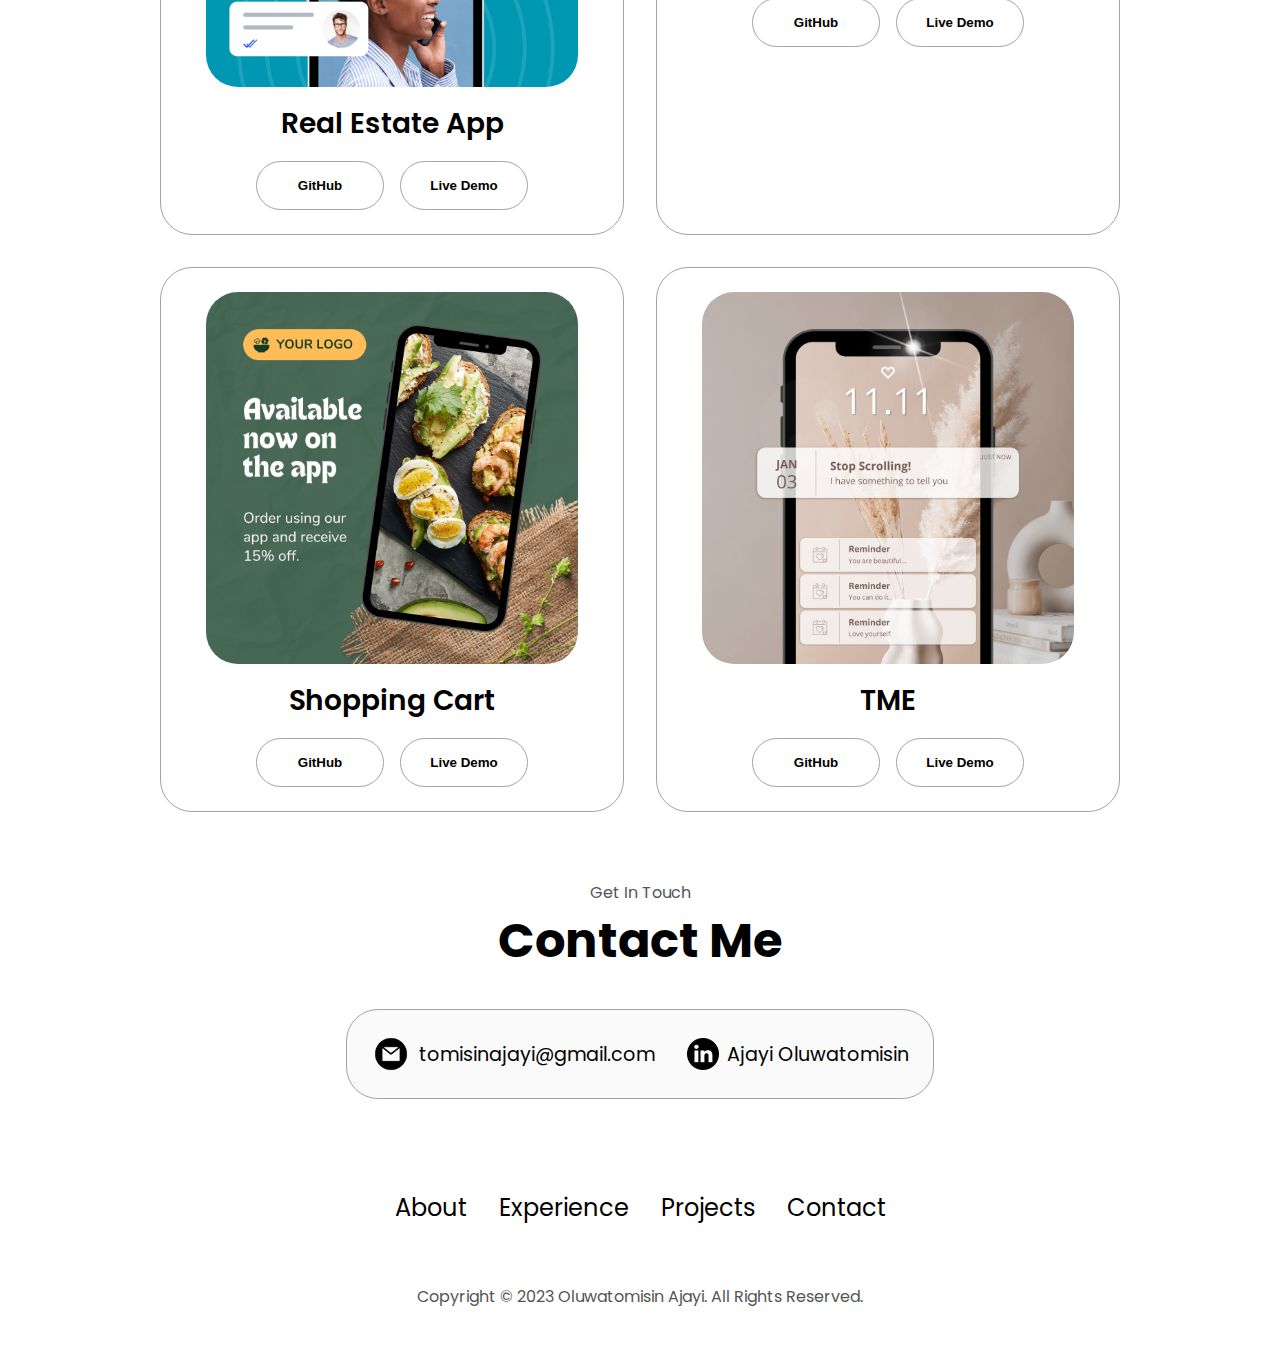
==== commit 5be6ff5c: "new edits" ====
--- a/index.html
+++ b/index.html
@@ -40,7 +40,7 @@
   </nav>
   <section id="profile">
     <div class="section__pic-container">
-      <img src="./assets/1d947e55-be2b-47f6-bd3b-6462b6aecd5d.jpg" alt="">
+      <img src="./assets/WhatsApp Image 2025-01-31 at 14.18.02.jpeg" alt="">
     </div>
     <div class="section__text">
       <p class="section__text__p1"> Hello, I'm </p>
@@ -91,7 +91,7 @@
           alt="education icon"
           class="icon">
           <h3>Education</h3>
-          <p>Diploma in software Engineering (2023-2024) <br> <br>
+          <p>Diploma in software Engineering (2024) <br> <br>
              B.Sc. Microbiology (2014-2020)</p>
         </div>
       </div>
@@ -126,35 +126,56 @@
           <img src="./assets/checkmark.png" alt="" class="icon">
           <div>
             <h3>HTML</h3>
-            <P>Experienced</P>
+            <!-- <P>Experienced</P> -->
           </div>
         </article>
         <article>
           <img src="./assets/checkmark.png" alt="" class="icon">
           <div>
             <h3>CSS</h3>
-            <P>Experienced</P>
+            <!-- <P>Experienced</P> -->
           </div>
         </article>
         <article>
           <img src="./assets/checkmark.png" alt="" class="icon">
           <div>
             <h3>Javascript</h3>
-            <P>Experienced</P>
+            <!-- <P>Experienced</P> -->
           </div>
         </article>
         <article>
           <img src="./assets/checkmark.png" alt="" class="icon">
           <div>
             <h3>C#</h3>
-            <P>Intermediate</P>
+            <!-- <P>Intermediate</P> -->
           </div>
         </article>
         <article>
           <img src="./assets/checkmark.png" alt="" class="icon">
           <div>
             <h3>ReactJs</h3>
-            <P>basic</P>
+            <!-- <P>Intermediate</P> -->
+          </div>
+        </article>
+         <article>
+          <img src="./assets/checkmark.png" alt="" class="icon">
+          <div>
+            <h3>VueJs</h3>
+            <!-- <P>basic</P> -->
+          </div>
+        </article>
+         <article>
+          <img src="./assets/checkmark.png" alt="" class="icon">
+          <div>
+            <h3>Tailwind CSS</h3>
+            <!-- <P>basic</P> -->
+          </div>
+        </article>
+         <article>
+          <img src="./assets/checkmark.png" alt="" class="icon">
+          <div>
+            <h3>Sass</h3>
+            <!-- <P>basic</P> -->
           </div>
         </article>
     </div>
@@ -179,11 +200,11 @@
           alt=""
           class="project-img">
       </div>
-      <h2 class="experience-sub-title project-title"> Shopping Cart</h2>
+      <h2 class="experience-sub-title project-title"> Real Estate App</h2>
       <div class="btn-container">
         <button 
         class="btn btn-color-2 project-btn" 
-        onclick="location.href=''">
+        onclick="location.href='https://github.com/TomiisinA/real-estate'">
         GitHub
       </button>
       <button 
@@ -192,6 +213,51 @@
       </button>
       </div>
 
+    </div>
+
+    <div class="details-container color-container">
+      <div class="article-container">
+        <img 
+          src="./assets/Screenshot (31).png" 
+          alt=""
+          class="project-img">
+      </div>
+      <h2 class="experience-sub-title project-title"> ToDo List</h2>
+      <div class="btn-container">
+        <button 
+        class="btn btn-color-2 project-btn" 
+        onclick="location.href='https://github.com/TomiisinA/ToDo-App'">
+        GitHub
+      </button>
+      <button 
+       class="btn btn-color-2 project-btn"
+       onclick="location.href='https://superlative-semifreddo-4a7cf9.netlify.app/'"> Live Demo
+      </button>
+      </div>
+
+    </div>
+
+    <div class="details-container color-container">
+      <div class="article-container">
+        <img 
+          src="./assets/project-3.png" 
+          alt=""
+          class="project-img">
+      </div>
+      <h2 class="experience-sub-title project-title"> Shopping Cart</h2>
+      <div class="btn-container">
+        <button 
+        class="btn btn-color-2 project-btn" 
+        onclick="location.href='https://github.com/TomiisinA/shopping-cart'">
+        GitHub
+      </button>
+      <button 
+       class="btn btn-color-2 project-btn"
+       onclick="location.href=''"> Live Demo
+      </button>
+      </div>
+
+    
     </div>
 
     <div class="details-container color-container">
@@ -201,52 +267,7 @@
           alt=""
           class="project-img">
       </div>
-      <h2 class="experience-sub-title project-title"> Weather App</h2>
-      <div class="btn-container">
-        <button 
-        class="btn btn-color-2 project-btn" 
-        onclick="location.href=''">
-        GitHub
-      </button>
-      <button 
-       class="btn btn-color-2 project-btn"
-       onclick="location.href=''"> Live Demo
-      </button>
-      </div>
-
-    </div>
-
-    <div class="details-container color-container">
-      <div class="article-container">
-        <img 
-          src="./assets/project-3.png" 
-          alt=""
-          class="project-img">
-      </div>
-      <h2 class="experience-sub-title project-title"> Book Keeping Library</h2>
-      <div class="btn-container">
-        <button 
-        class="btn btn-color-2 project-btn" 
-        onclick="location.href=''">
-        GitHub
-      </button>
-      <button 
-       class="btn btn-color-2 project-btn"
-       onclick="location.href=''"> Live Demo
-      </button>
-      </div>
-
-    
-    </div>
-
-    <div class="details-container color-container">
-      <div class="article-container">
-        <img 
-          src="./assets/project-2.png" 
-          alt=""
-          class="project-img">
-      </div>
-      <h2 class="experience-sub-title project-title"> Calulator</h2>
+      <h2 class="experience-sub-title project-title">TME</h2>
       <div class="btn-container">
         <button 
         class="btn btn-color-2 project-btn" 
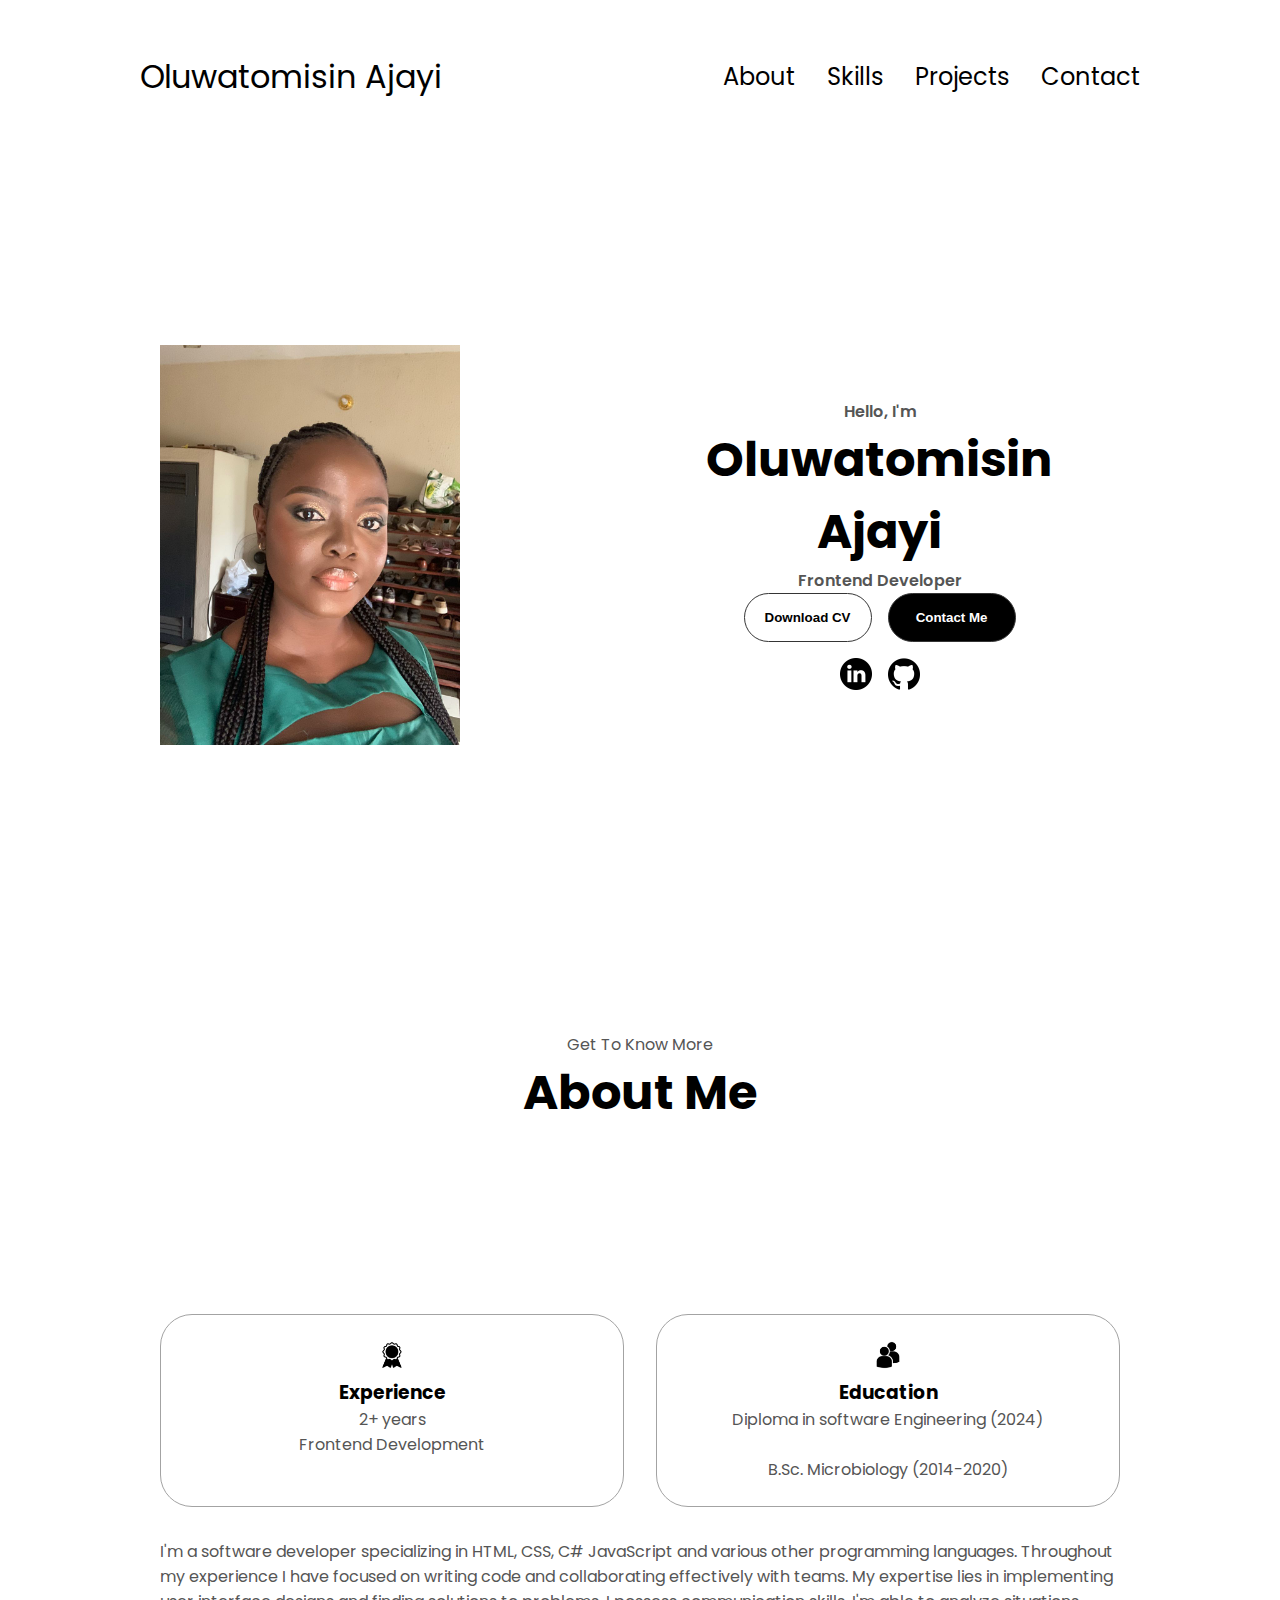
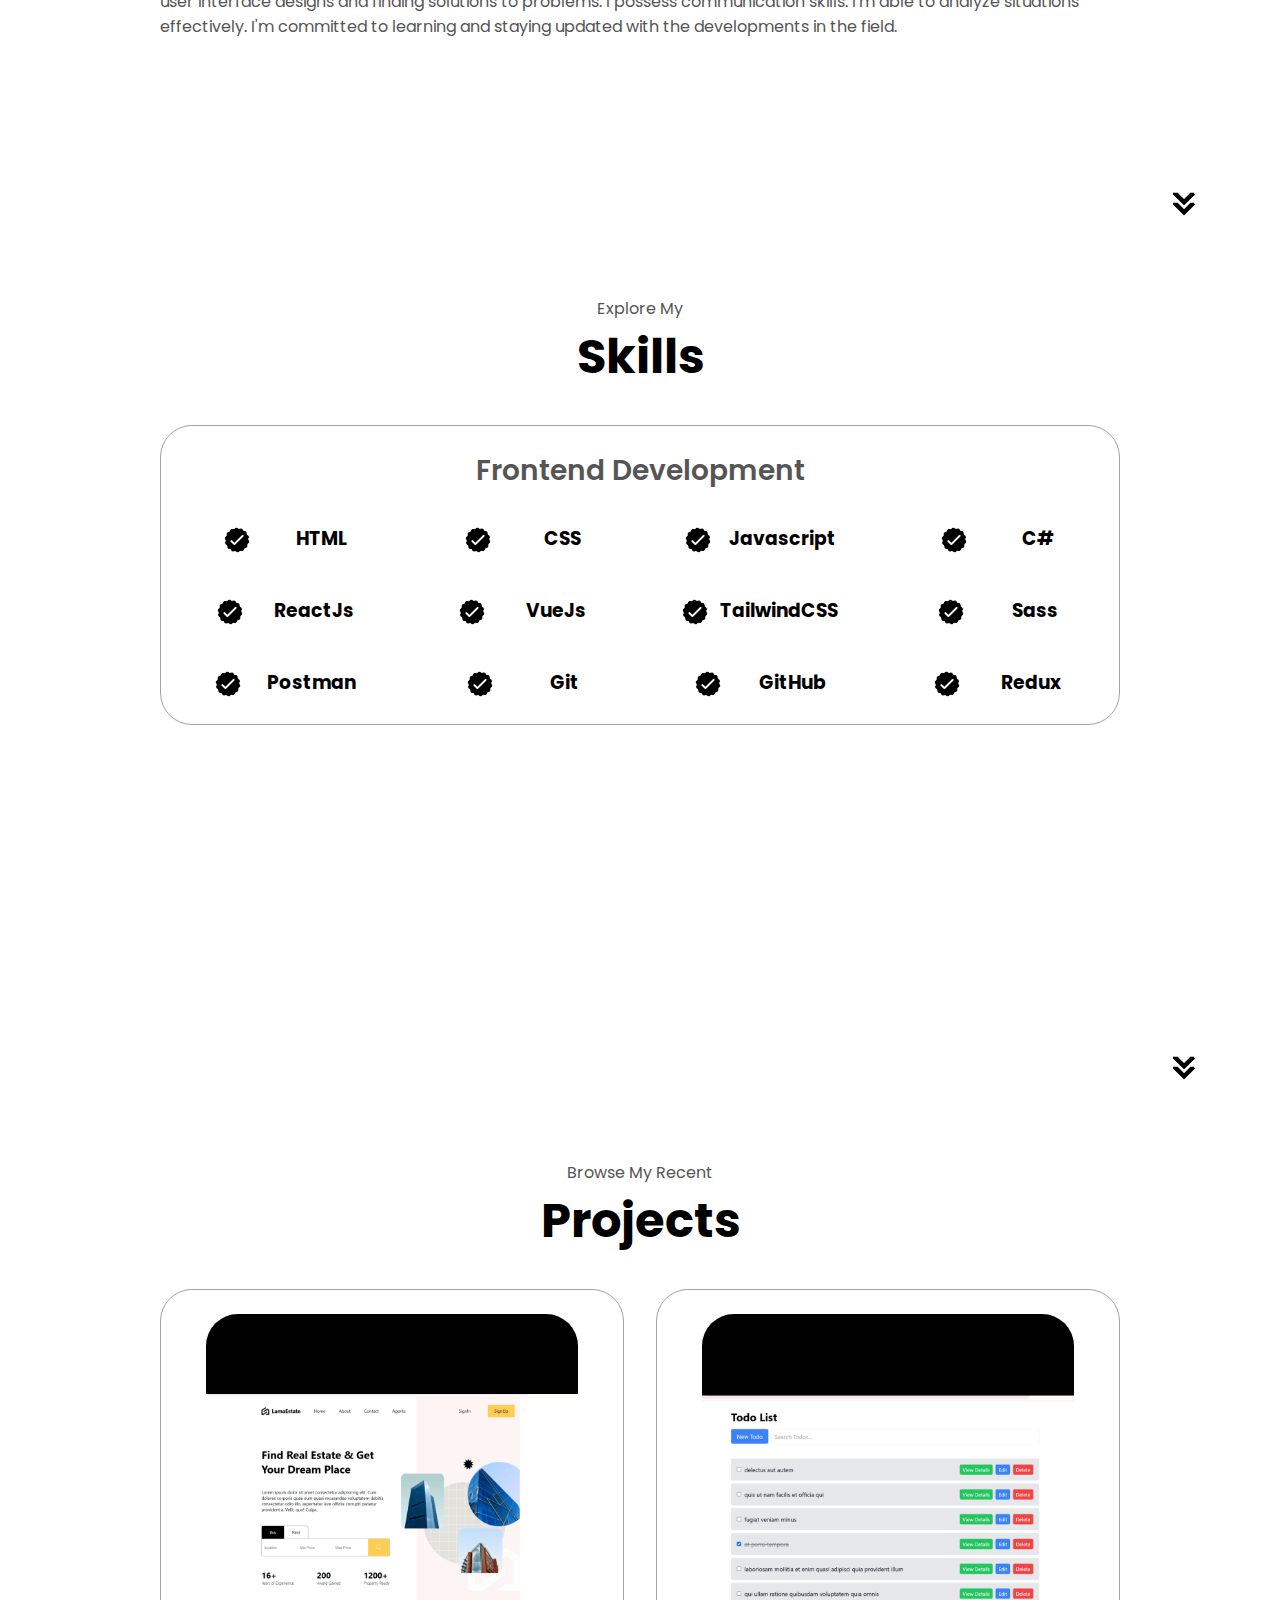
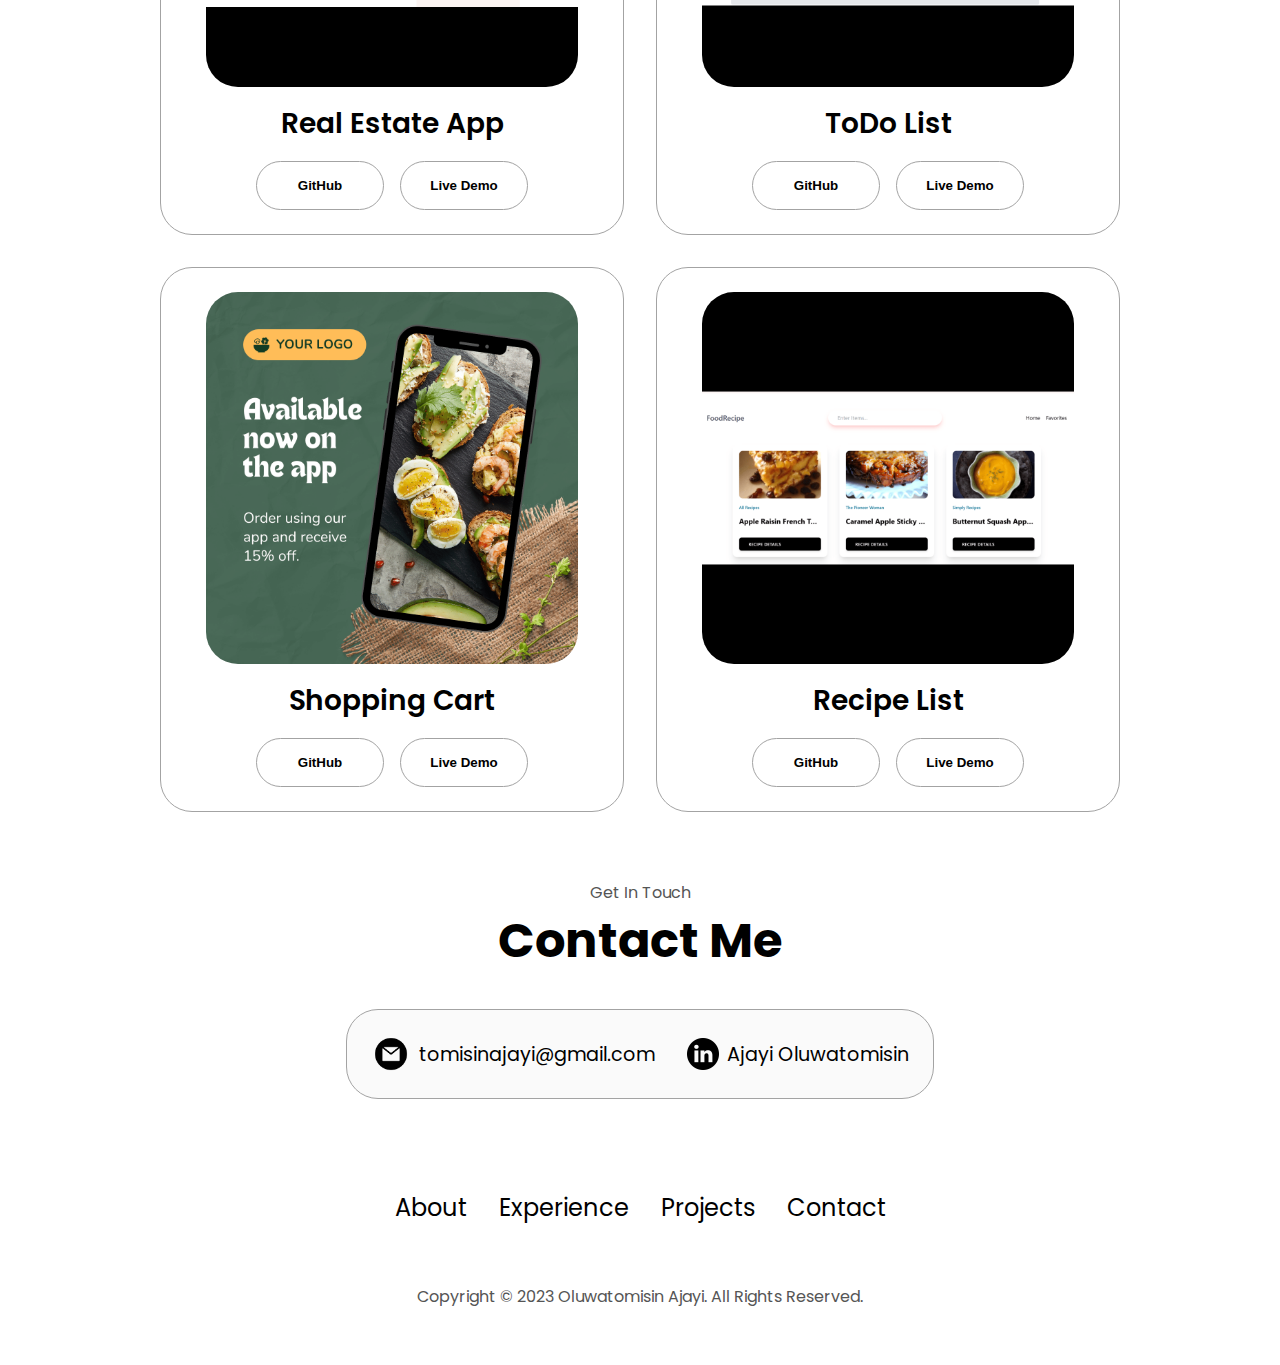
==== commit 666ba8e7: "new changes" ====
--- a/index.html
+++ b/index.html
@@ -1,333 +1,372 @@
 <!DOCTYPE html>
 <html lang="en">
-<head>
-    <meta charset="UTF-8">
-    <meta http-equiv="X-UA-Compatible" content="IE=edge">
-    <meta name="viewport" content="width=device-width, initial-scale=1.0">
+  <head>
+    <meta charset="UTF-8" />
+    <meta http-equiv="X-UA-Compatible" content="IE=edge" />
+    <meta name="viewport" content="width=device-width, initial-scale=1.0" />
     <title>Oluwatomisin's portfolio</title>
-    <link rel="stylesheet" href="style.css"/>
-    <link rel="stylesheet" href="mediaqueries.css"/>
-</head>
-<body>
-  <nav id="desktop-nav">
-    <div class="logo"> Oluwatomisin Ajayi</div>
-    <div class="nav-links-container">
-      <ul class="nav-links">
-        <li><a href="#about"> About</a></li>
-        <li><a href="#experience"> Skills</a></li>
-        <li><a href="#projects"> Projects</a></li>
-        <li><a href="#contact"> Contact</a></li>
-       
-      </ul>
-    </div>
-  </nav>
-
-  <nav id="hamburger-nav"> 
-    <div class="logo"> Oluwatomisin Ajayi</div>
-    <div class="hamburger-menu">
-      <div class="hamburger-icon" onclick="toggleMenu()">
-        <span></span>
-        <span></span>
-        <span></span>
-      </div>
-      <div class="menu-links">
-        <li><a href="#about"  onclick="toggleMenu()"> About</a></li>
-        <li><a href="#experience"  onclick="toggleMenu()"> Experience</a></li>
-        <li><a href="#projects"  onclick="toggleMenu()"> Projects</a></li>
-        <li><a href="#contact"  onclick="toggleMenu()"> Contact</a></li>
-      </div>
-    </div>
-  </nav>
-  <section id="profile">
-    <div class="section__pic-container">
-      <img src="./assets/WhatsApp Image 2025-01-31 at 14.18.02.jpeg" alt="">
-    </div>
-    <div class="section__text">
-      <p class="section__text__p1"> Hello, I'm </p>
-      <h1 class="title">Oluwatomisin Ajayi</h1>
-      <p class="section__text__p2">Frontend Developer</p>
-      <div class="btn-container">
-        <button class="btn btn-color-2" onclick="window.open('./assets/Oluwatomisin_Ajayi_Resume2024.pdf')">
-          Download CV
-        </button>
-        <button class="btn btn-color-1" onclick="location.href='#contact'">
-          Contact Me
-        </button>
-      </div>
-      <div id="socials-container">
-        <img src="./assets/linkedin.png" alt="linkedin profile" 
-        class="icon" 
-        onclick="location.href='https://www.linkedin.com/in/ajayi-oluwatomisin/'"/>
-
-        <img src="./assets/github.png" alt="github profile" 
-        class="icon" 
-        onclick="location.href='https://github.com/TomiisinA'"/>
-      </div>
-
-    </div>
-
-  </section>
-<section id="about">
-  <p class="section__text__p1">Get To Know More</p>
-  <h1 class="title"> About Me</h1>
-  <div class="section-container">
-    <!-- <div class="section__pic-container">
+    <link rel="stylesheet" href="style.css" />
+    <link rel="stylesheet" href="mediaqueries.css" />
+  </head>
+  <body>
+    <nav id="desktop-nav">
+      <div class="logo">Oluwatomisin Ajayi</div>
+      <div class="nav-links-container">
+        <ul class="nav-links">
+          <li><a href="#about"> About</a></li>
+          <li><a href="#experience"> Skills</a></li>
+          <li><a href="#projects"> Projects</a></li>
+          <li><a href="#contact"> Contact</a></li>
+        </ul>
+      </div>
+    </nav>
+
+    <nav id="hamburger-nav">
+      <div class="logo">Oluwatomisin Ajayi</div>
+      <div class="hamburger-menu">
+        <div class="hamburger-icon" onclick="toggleMenu()">
+          <span></span>
+          <span></span>
+          <span></span>
+        </div>
+        <div class="menu-links">
+          <li><a href="#about" onclick="toggleMenu()"> About</a></li>
+          <li><a href="#experience" onclick="toggleMenu()"> Experience</a></li>
+          <li><a href="#projects" onclick="toggleMenu()"> Projects</a></li>
+          <li><a href="#contact" onclick="toggleMenu()"> Contact</a></li>
+        </div>
+      </div>
+    </nav>
+    <section id="profile">
+      <div class="section__pic-container">
+        <img src="./assets/WhatsApp Image 2025-01-31 at 14.18.02.jpeg" alt="" />
+      </div>
+      <div class="section__text">
+        <p class="section__text__p1">Hello, I'm</p>
+        <h1 class="title">Oluwatomisin Ajayi</h1>
+        <p class="section__text__p2">Frontend Developer</p>
+        <div class="btn-container">
+          <button
+            class="btn btn-color-2"
+            onclick="window.open('./assets/Oluwatomisin_Ajayi_Resume.pdf')"
+          >
+            Download CV
+          </button>
+          <button class="btn btn-color-1" onclick="location.href='#contact'">
+            Contact Me
+          </button>
+        </div>
+        <div id="socials-container">
+          <img
+            src="./assets/linkedin.png"
+            alt="linkedin profile"
+            class="icon"
+            onclick="location.href='https://www.linkedin.com/in/ajayi-oluwatomisin/'"
+          />
+
+          <img
+            src="./assets/github.png"
+            alt="github profile"
+            class="icon"
+            onclick="location.href='https://github.com/TomiisinA'"
+          />
+        </div>
+      </div>
+    </section>
+    <section id="about">
+      <p class="section__text__p1">Get To Know More</p>
+      <h1 class="title">About Me</h1>
+      <div class="section-container">
+        <!-- <div class="section__pic-container">
       <img 
       src="./assets/2da02098-7133-406e-ad7f-217d96643ce5.jpg"
        alt="profile picture"
         class="about-pic">
     </div> -->
-    <div class="about-details-container">
-      <div class="about-containers">
-        <div class="details-container">
-          <img src="./assets/experience.png"
-          alt="experience icon"
-          class="icon">
-          <h3>Experience</h3>
-          <p>2+ years <br> Frontend Development</p>
-        </div>
-        <div class="details-container">
-          <img src="./assets/education.png"
-          alt="education icon"
-          class="icon">
-          <h3>Education</h3>
-          <p>Diploma in software Engineering (2024) <br> <br>
-             B.Sc. Microbiology (2014-2020)</p>
-        </div>
-      </div>
-      <div class="text-container">
-        <p>
-          I'm a software developer specializing in HTML, CSS, C# JavaScript and various other
-programming languages. Throughout my experience I have focused on writing code and
-collaborating effectively with teams. My expertise lies in implementing user interface designs
-and finding solutions to problems. I possess communication skills. I'm able to analyze
-situations effectively. I'm committed to learning and staying updated with the developments in
-the field.
-
-        </p>
-
-      </div>
-    </div>
-  </div>
-  <img 
-   src="./assets/arrow.png"
-   class="icon arrow"
-   onclick="location.href='./#experience'"/>
-</section>
-<section id="experience">
-<p class="section__text__p1">Explore My</p>
-<h1 class="title">Skills</h1>
-<div class="experience-details-container">
-  <div class="about-containers">
-    <div class="details-container">
-      <h2 class="experience-sub-title">Frontend Development</h2>
-      <div class="article-container">
-        <article>
-          <img src="./assets/checkmark.png" alt="" class="icon">
-          <div>
-            <h3>HTML</h3>
-            <!-- <P>Experienced</P> -->
-          </div>
-        </article>
-        <article>
-          <img src="./assets/checkmark.png" alt="" class="icon">
-          <div>
-            <h3>CSS</h3>
-            <!-- <P>Experienced</P> -->
-          </div>
-        </article>
-        <article>
-          <img src="./assets/checkmark.png" alt="" class="icon">
-          <div>
-            <h3>Javascript</h3>
-            <!-- <P>Experienced</P> -->
-          </div>
-        </article>
-        <article>
-          <img src="./assets/checkmark.png" alt="" class="icon">
-          <div>
-            <h3>C#</h3>
-            <!-- <P>Intermediate</P> -->
-          </div>
-        </article>
-        <article>
-          <img src="./assets/checkmark.png" alt="" class="icon">
-          <div>
-            <h3>ReactJs</h3>
-            <!-- <P>Intermediate</P> -->
-          </div>
-        </article>
-         <article>
-          <img src="./assets/checkmark.png" alt="" class="icon">
-          <div>
-            <h3>VueJs</h3>
-            <!-- <P>basic</P> -->
-          </div>
-        </article>
-         <article>
-          <img src="./assets/checkmark.png" alt="" class="icon">
-          <div>
-            <h3>Tailwind CSS</h3>
-            <!-- <P>basic</P> -->
-          </div>
-        </article>
-         <article>
-          <img src="./assets/checkmark.png" alt="" class="icon">
-          <div>
-            <h3>Sass</h3>
-            <!-- <P>basic</P> -->
-          </div>
-        </article>
-    </div>
-   
-  </div>
-  </div>
-</div>
-<img 
-   src="./assets/arrow.png"
-   class="icon arrow"
-   onclick="location.href='./#projects'"/>
-</section>
-<section id="projects">
-  <p class="section__text__p1"> Browse My Recent</p>
-  <h1 class="title">Projects</h1>
-  <div class="experience-details-container">
-    <div class="about-containers">
-    <div class="details-container color-container">
-      <div class="article-container">
-        <img 
-          src="./assets/project-1.png" 
-          alt=""
-          class="project-img">
-      </div>
-      <h2 class="experience-sub-title project-title"> Real Estate App</h2>
-      <div class="btn-container">
-        <button 
-        class="btn btn-color-2 project-btn" 
-        onclick="location.href='https://github.com/TomiisinA/real-estate'">
-        GitHub
-      </button>
-      <button 
-       class="btn btn-color-2 project-btn"
-       onclick="location.href=''"> Live Demo
-      </button>
-      </div>
-
-    </div>
-
-    <div class="details-container color-container">
-      <div class="article-container">
-        <img 
-          src="./assets/Screenshot (31).png" 
-          alt=""
-          class="project-img">
-      </div>
-      <h2 class="experience-sub-title project-title"> ToDo List</h2>
-      <div class="btn-container">
-        <button 
-        class="btn btn-color-2 project-btn" 
-        onclick="location.href='https://github.com/TomiisinA/ToDo-App'">
-        GitHub
-      </button>
-      <button 
-       class="btn btn-color-2 project-btn"
-       onclick="location.href='https://superlative-semifreddo-4a7cf9.netlify.app/'"> Live Demo
-      </button>
-      </div>
-
-    </div>
-
-    <div class="details-container color-container">
-      <div class="article-container">
-        <img 
-          src="./assets/project-3.png" 
-          alt=""
-          class="project-img">
-      </div>
-      <h2 class="experience-sub-title project-title"> Shopping Cart</h2>
-      <div class="btn-container">
-        <button 
-        class="btn btn-color-2 project-btn" 
-        onclick="location.href='https://github.com/TomiisinA/shopping-cart'">
-        GitHub
-      </button>
-      <button 
-       class="btn btn-color-2 project-btn"
-       onclick="location.href=''"> Live Demo
-      </button>
-      </div>
-
-    
-    </div>
-
-    <div class="details-container color-container">
-      <div class="article-container">
-        <img 
-          src="./assets/project-2.png" 
-          alt=""
-          class="project-img">
-      </div>
-      <h2 class="experience-sub-title project-title">TME</h2>
-      <div class="btn-container">
-        <button 
-        class="btn btn-color-2 project-btn" 
-        onclick="location.href=''">
-        GitHub
-      </button>
-      <button 
-       class="btn btn-color-2 project-btn"
-       onclick="location.href=''"> Live Demo
-      </button>
-      </div>
-
-    </div>
-  </div>
-  </div>
-  <!-- <img 
+        <div class="about-details-container">
+          <div class="about-containers">
+            <div class="details-container">
+              <img
+                src="./assets/experience.png"
+                alt="experience icon"
+                class="icon"
+              />
+              <h3>Experience</h3>
+              <p>
+                2+ years <br />
+                Frontend Development
+              </p>
+            </div>
+            <div class="details-container">
+              <img
+                src="./assets/education.png"
+                alt="education icon"
+                class="icon"
+              />
+              <h3>Education</h3>
+              <p>
+                Diploma in software Engineering (2024) <br />
+                <br />
+                B.Sc. Microbiology (2014-2020)
+              </p>
+            </div>
+          </div>
+          <div class="text-container">
+            <p>
+              I'm a software developer specializing in HTML, CSS, C# JavaScript
+              and various other programming languages. Throughout my experience
+              I have focused on writing code and collaborating effectively with
+              teams. My expertise lies in implementing user interface designs
+              and finding solutions to problems. I possess communication skills.
+              I'm able to analyze situations effectively. I'm committed to
+              learning and staying updated with the developments in the field.
+            </p>
+          </div>
+        </div>
+      </div>
+      <img
+        src="./assets/arrow.png"
+        class="icon arrow"
+        onclick="location.href='./#experience'"
+      />
+    </section>
+    <section id="experience">
+      <p class="section__text__p1">Explore My</p>
+      <h1 class="title">Skills</h1>
+      <div class="experience-details-container">
+        <div class="about-containers">
+          <div class="details-container">
+            <h2 class="experience-sub-title">Frontend Development</h2>
+            <div class="article-container">
+              <article>
+                <img src="./assets/checkmark.png" alt="" class="icon" />
+                <div>
+                  <h3>HTML</h3>
+                  <!-- <P>Experienced</P> -->
+                </div>
+              </article>
+              <article>
+                <img src="./assets/checkmark.png" alt="" class="icon" />
+                <div>
+                  <h3>CSS</h3>
+                </div>
+              </article>
+              <article>
+                <img src="./assets/checkmark.png" alt="" class="icon" />
+                <div>
+                  <h3>Javascript</h3>
+                </div>
+              </article>
+              <article>
+                <img src="./assets/checkmark.png" alt="" class="icon" />
+                <div>
+                  <h3>C#</h3>
+                </div>
+              </article>
+              <article>
+                <img src="./assets/checkmark.png" alt="" class="icon" />
+                <div>
+                  <h3>ReactJs</h3>
+                </div>
+              </article>
+              <article>
+                <img src="./assets/checkmark.png" alt="" class="icon" />
+                <div>
+                  <h3>VueJs</h3>
+                </div>
+              </article>
+              <article>
+                <img src="./assets/checkmark.png" alt="" class="icon" />
+                <div>
+                  <h3>TailwindCSS</h3>
+                </div>
+              </article>
+              <article>
+                <img src="./assets/checkmark.png" alt="" class="icon" />
+                <div>
+                  <h3>Sass</h3>
+                </div>
+              </article>
+               <article>
+                <img src="./assets/checkmark.png" alt="" class="icon" />
+                <div>
+                  <h3>Postman</h3>
+                </div>
+              </article>
+               <article>
+                <img src="./assets/checkmark.png" alt="" class="icon" />
+                <div>
+                  <h3>Git</h3>
+                </div>
+              </article>
+               <article>
+                <img src="./assets/checkmark.png" alt="" class="icon" />
+                <div>
+                  <h3>GitHub</h3>
+                </div>
+              </article>
+               <article>
+                <img src="./assets/checkmark.png" alt="" class="icon" />
+                <div>
+                  <h3>Redux</h3>
+                </div>
+              </article>
+            </div>
+          </div>
+        </div>
+      </div>
+      <img
+        src="./assets/arrow.png"
+        class="icon arrow"
+        onclick="location.href='./#projects'"
+      />
+    </section>
+    <section id="projects">
+      <p class="section__text__p1">Browse My Recent</p>
+      <h1 class="title">Projects</h1>
+      <div class="experience-details-container">
+        <div class="about-containers">
+          <div class="details-container color-container">
+            <div class="article-container">
+              <img
+                src="./assets/Screenshot (33).png"
+                alt=""
+                class="project-img"
+              />
+            </div>
+            <h2 class="experience-sub-title project-title">Real Estate App</h2>
+            <div class="btn-container">
+              <button
+                class="btn btn-color-2 project-btn"
+                onclick="location.href='https://github.com/TomiisinA/real-estate'"
+              >
+                GitHub
+              </button>
+              <button
+                class="btn btn-color-2 project-btn"
+                onclick="location.href=''"
+              >
+                Live Demo
+              </button>
+            </div>
+          </div>
+
+          <div class="details-container color-container">
+            <div class="article-container">
+              <img
+                src="./assets/Screenshot (31).png"
+                alt=""
+                class="project-img"
+              />
+            </div>
+            <h2 class="experience-sub-title project-title">ToDo List</h2>
+            <div class="btn-container">
+              <button
+                class="btn btn-color-2 project-btn"
+                onclick="location.href='https://github.com/TomiisinA/ToDo-App'"
+              >
+                GitHub
+              </button>
+              <button
+                class="btn btn-color-2 project-btn"
+                onclick="location.href='https://superlative-semifreddo-4a7cf9.netlify.app/'"
+              >
+                Live Demo
+              </button>
+            </div>
+          </div>
+
+          <div class="details-container color-container">
+            <div class="article-container">
+              <img src="./assets/project-3.png" alt="" class="project-img" />
+            </div>
+            <h2 class="experience-sub-title project-title">Shopping Cart</h2>
+            <div class="btn-container">
+              <button
+                class="btn btn-color-2 project-btn"
+                onclick="location.href='https://github.com/TomiisinA/shopping-cart'"
+              >
+                GitHub
+              </button>
+              <button
+                class="btn btn-color-2 project-btn"
+                onclick="location.href=''"
+              >
+                Live Demo
+              </button>
+            </div>
+          </div>
+
+          <div class="details-container color-container">
+            <div class="article-container">
+              <img
+                src="./assets/Screenshot (32).png"
+                alt=""
+                class="project-img"
+              />
+            </div>
+            <h2 class="experience-sub-title project-title">Recipe List</h2>
+            <div class="btn-container">
+              <button
+                class="btn btn-color-2 project-btn"
+                onclick="location.href=''"
+              >
+                GitHub
+              </button>
+              <button
+                class="btn btn-color-2 project-btn"
+                onclick="location.href='https://my-recipe-app-8de03.web.app/'"
+              >
+                Live Demo
+              </button>
+            </div>
+          </div>
+        </div>
+      </div>
+      <!-- <img 
   src="./assets/arrow.png"
   class="icon arrow"
   onclick="location.href='./#project'"/> -->
-</section>
-<section id="contact">
-  <p class="section__text__p1">Get In Touch</p>
-  <h1 class="title">Contact Me</h1>
-  <div class="contact-info-upper-container">
-    <div class="contact-info-container">
-      <img 
-      src="./assets/email.png"
-      alt=""
-      class="icon contact-icon email-icon">
-      <p><a href="mailto:examplemail@gmail.com">tomisinajayi@gmail.com</a></p>
-
-    </div>
-
-    <div class="contact-info-container">
-      <img 
-      src="./assets/linkedin.png"
-      alt=""
-      class="icon contact-icon">
-      <p><a href="https://www.linkedin.com/in/ajayi-oluwatomisin/">Ajayi Oluwatomisin</a></p>
-
-    </div>
-  </div>
-
-</section>
-
-<footer>
-  <nav>
-    <div class="nav-links-container">
-      <ul class="nav-links">
-        <li><a href="#about"> About</a></li>
-        <li><a href="#experience"> Experience</a></li>
-        <li><a href="#projects"> Projects</a></li>
-        <li><a href="#contact"> Contact</a></li>
-       
-      </ul>
-    </div>
-
-  </nav>
-  <p>Copyright &#169; 2023 Oluwatomisin Ajayi. All Rights Reserved.</p>
-</footer>
-  <script src="script.js"></script>
-</body>
-</html>+    </section>
+    <section id="contact">
+      <p class="section__text__p1">Get In Touch</p>
+      <h1 class="title">Contact Me</h1>
+      <div class="contact-info-upper-container">
+        <div class="contact-info-container">
+          <img
+            src="./assets/email.png"
+            alt=""
+            class="icon contact-icon email-icon"
+          />
+          <p>
+            <a href="mailto:examplemail@gmail.com">tomisinajayi@gmail.com</a>
+          </p>
+        </div>
+
+        <div class="contact-info-container">
+          <img src="./assets/linkedin.png" alt="" class="icon contact-icon" />
+          <p>
+            <a href="https://www.linkedin.com/in/ajayi-oluwatomisin/"
+              >Ajayi Oluwatomisin</a
+            >
+          </p>
+        </div>
+      </div>
+    </section>
+
+    <footer>
+      <nav>
+        <div class="nav-links-container">
+          <ul class="nav-links">
+            <li><a href="#about"> About</a></li>
+            <li><a href="#experience"> Experience</a></li>
+            <li><a href="#projects"> Projects</a></li>
+            <li><a href="#contact"> Contact</a></li>
+          </ul>
+        </div>
+      </nav>
+      <p>Copyright &#169; 2023 Oluwatomisin Ajayi. All Rights Reserved.</p>
+    </footer>
+    <script src="script.js"></script>
+  </body>
+</html>
